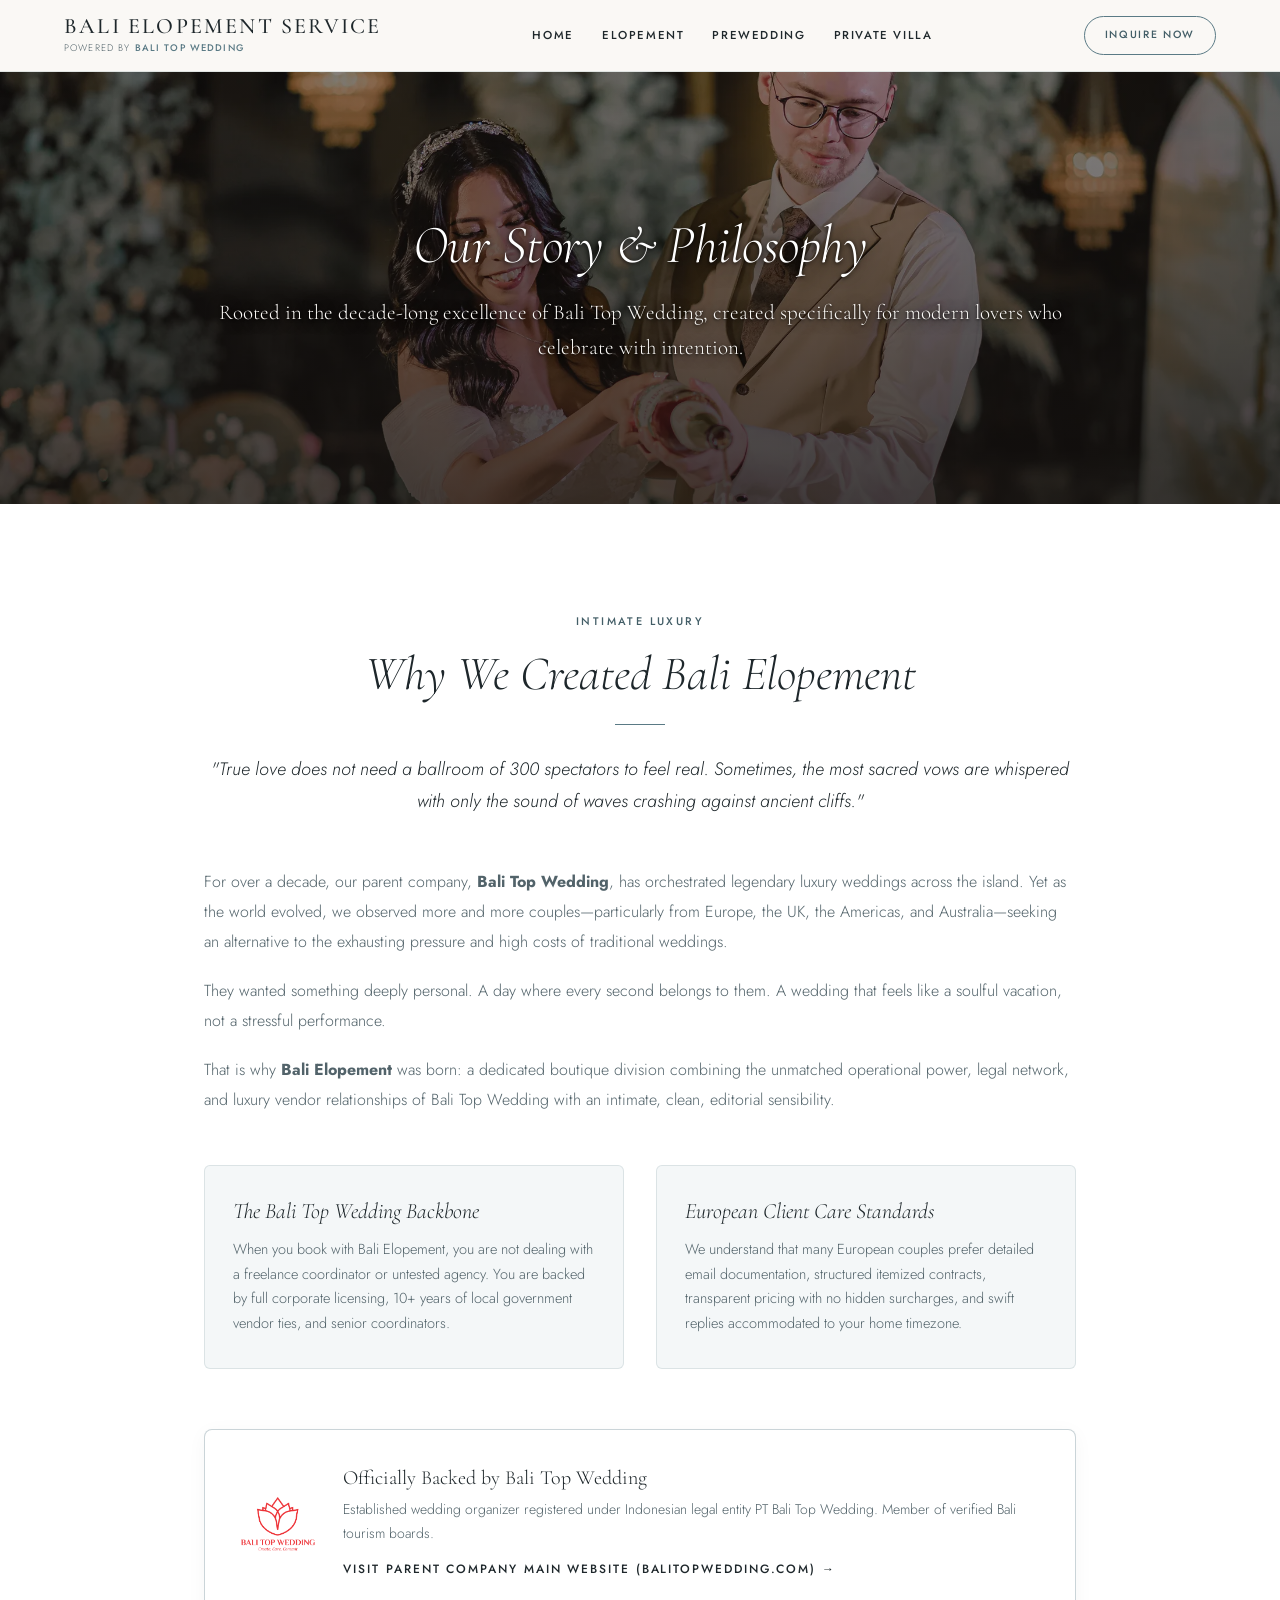
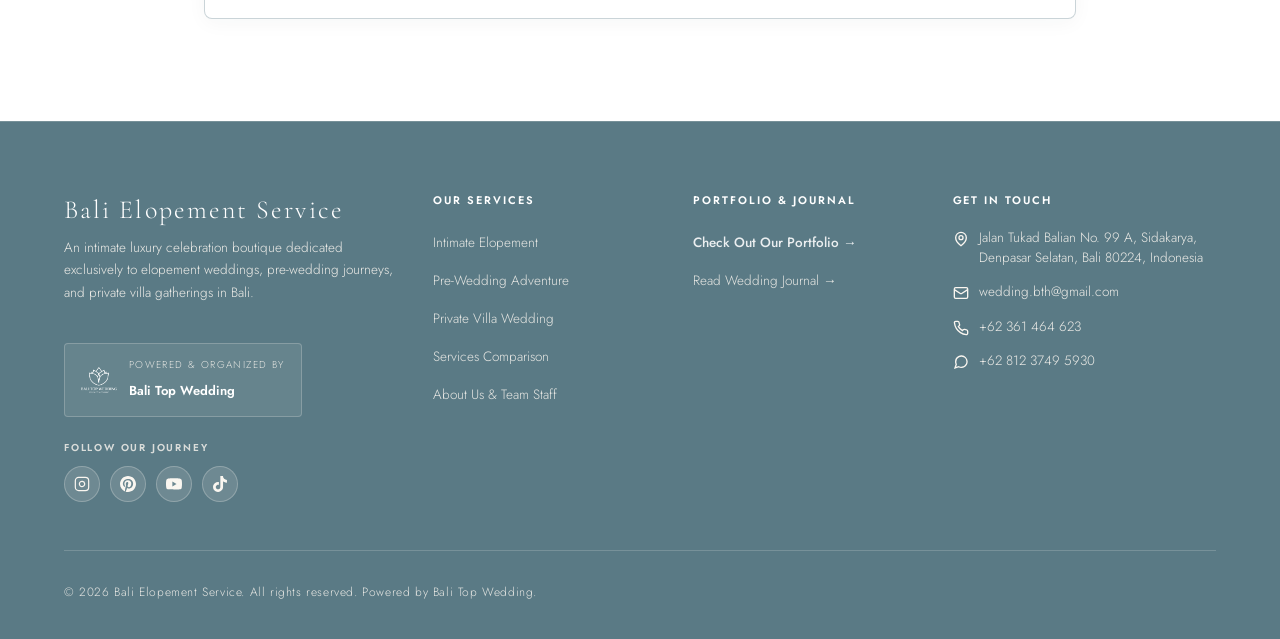
==== about.html @ 783daa0c "feat: initial commit - luxury bali elopement service website" ====
<!DOCTYPE html>
<html lang="en">
<head>
  <meta charset="UTF-8">
  <meta name="viewport" content="width=device-width, initial-scale=1.0">
  <title>About Us — Bali Elopement Service</title>
  <meta name="description" content="Learn about Bali Elopement, our boutique intimate celebration approach, and our backing by Bali Top Wedding's decade of luxury excellence.">
  
  <link rel="icon" type="image/png" href="assets/logo-btw.png">
  <link rel="stylesheet" href="css/style.css">
</head>
<body>

  <!-- Header Component Container -->
  <div id="site-header"></div>

  <!-- ── 3. HERO ── -->
  <header class="hero-inner" style="background-image: linear-gradient(180deg, rgba(20, 16, 14, 0.48) 0%, rgba(20, 16, 14, 0.78) 100%), url('assets/images/hero/hero-villa.webp'); background-position: center 28%;">
    <div class="hero-content">
      <h1>Our Story &amp; Philosophy</h1>
      <p class="hero-subtitle">
        Rooted in the decade-long excellence of Bali Top Wedding, created specifically for modern lovers who celebrate with intention.
      </p>
    </div>
  </header>

  <!-- ── 4. BRAND STORY SECTION ── -->
  <main class="section">
    <div class="container" style="max-width: 920px;">
      
      <div style="text-align: center; margin-bottom: 50px;">
        <span class="section-label">Intimate Luxury</span>
        <h2 style="font-style: italic; margin-bottom: 18px;">Why We Created Bali Elopement</h2>
        <div class="divider-gold"></div>
        <p style="font-size: 18px; line-height: 1.8; color: var(--dark); font-style: italic;">
          "True love does not need a ballroom of 300 spectators to feel real. Sometimes, the most sacred vows are whispered with only the sound of waves crashing against ancient cliffs."
        </p>
      </div>

      <div style="font-size: 16px; line-height: 1.85; color: var(--dark); margin-bottom: 50px;">
        <p>
          For over a decade, our parent company, <strong>Bali Top Wedding</strong>, has orchestrated legendary luxury weddings across the island. Yet as the world evolved, we observed more and more couples—particularly from Europe, the UK, the Americas, and Australia—seeking an alternative to the exhausting pressure and high costs of traditional weddings.
        </p>
        <p>
          They wanted something deeply personal. A day where every second belongs to them. A wedding that feels like a soulful vacation, not a stressful performance.
        </p>
        <p>
          That is why <strong>Bali Elopement</strong> was born: a dedicated boutique division combining the unmatched operational power, legal network, and luxury vendor relationships of Bali Top Wedding with an intimate, clean, editorial sensibility.
        </p>
      </div>

      <!-- Two Column Features -->
      <div style="display: grid; grid-template-columns: 1fr 1fr; gap: 32px; margin-bottom: 60px;">
        <div style="background-color: var(--nude); padding: 32px 28px; border-radius: 6px; border: 1px solid var(--border-subtle);">
          <h3 style="font-size: 22px; margin-bottom: 12px; font-style: italic;">The Bali Top Wedding Backbone</h3>
          <p style="font-size: 14.5px; line-height: 1.7; margin-bottom: 0;">
            When you book with Bali Elopement, you are not dealing with a freelance coordinator or untested agency. You are backed by full corporate licensing, 10+ years of local government vendor ties, and senior coordinators.
          </p>
        </div>

        <div style="background-color: var(--nude); padding: 32px 28px; border-radius: 6px; border: 1px solid var(--border-subtle);">
          <h3 style="font-size: 22px; margin-bottom: 12px; font-style: italic;">European Client Care Standards</h3>
          <p style="font-size: 14.5px; line-height: 1.7; margin-bottom: 0;">
            We understand that many European couples prefer detailed email documentation, structured itemized contracts, transparent pricing with no hidden surcharges, and swift replies accommodated to your home timezone.
          </p>
        </div>
      </div>

      <!-- Parent Company Endorsement Card -->
      <div style="background-color: var(--card-bg); border: 1px solid var(--border-strong); border-radius: 8px; padding: 36px; display: flex; align-items: center; gap: 28px; box-shadow: var(--shadow-subtle);">
        <img src="assets/logo-btw.png" alt="Bali Top Wedding" style="height: 54px; width: auto;">
        <div>
          <h4 style="font-size: 20px; margin-bottom: 6px;">Officially Backed by Bali Top Wedding</h4>
          <p style="font-size: 14px; margin-bottom: 8px; color: var(--muted);">
            Established wedding organizer registered under Indonesian legal entity PT Bali Top Wedding. Member of verified Bali tourism boards.
          </p>
          <a href="https://www.balitopwedding.com" data-parent-url target="_blank" rel="noopener" class="article-link" style="font-size: 12px;">
            Visit Parent Company Main Website (balitopwedding.com) →
          </a>
        </div>
      </div>

    </div>
  </main>

  <!-- Footer Component Container -->
  <div id="site-footer"></div>

  <script src="js/script.js"></script>
</body>
</html>
---- css/style.css ----
/* ==========================================================================
   BALI ELOPEMENT — LUXURY EDITORIAL DESIGN SYSTEM
   Intimate Elopement Wedding • Pre-Wedding • Private Villa Wedding
   Powered & Organized by Bali Top Wedding
   ========================================================================== */

/* ── GOOGLE FONTS PRECONNECT & IMPORT ── */
@import url('https://fonts.googleapis.com/css2?family=Cormorant+Garamond:ital,wght@0,300;0,400;0,500;0,600;1,300;1,400;1,600&family=Jost:wght@300;400;500;600&display=swap');

/* ── CSS VARIABLES & DESIGN SYSTEM TOKENS ── */
:root {
  /* Brand Palette (Crisp Clean Modern Coastal Architecture) */
  --cream: #FFFFFF;       /* Crisp Clean White Canvas (Zero Yellow/Cream) */
  --nude: #F4F7F8;        /* Soft Cool Slate Mist for alternating sections */
  --sand: #E3EBEF;
  --linen: #D5E1E7;
  --dark: #1E272B;        /* Deep Charcoal Slate for maximum heading contrast */
  --dark-surface: #141C1F;
  --dark-border: #2B383E;
  
  /* Coastal Slate Tokens (#5A7A85) */
  --coastal: #5A7A85;
  --coastal-dark: #435E67;
  --coastal-light: #7294A0;
  --coastal-surface: #4C6974;
  --sage: #5A7A85;
  --sage-dark: #435E67;
  --sage-light: #7294A0;
  --sage-surface: #4C6974;
  --ivory: #FFFFFF;       /* Crisp Clean White for text on dark backgrounds */
  --ivory-muted: #D5DFE2;

  --muted: #52636A;         /* Slate Grey for elegant, highly legible body copy */
  --muted-light: #7B8F97;
  --accent: #5A7A85;        /* Coastal Slate as the unifying primary accent */
  --accent-light: #7294A0;
  --accent-gold: #5A7A85;
  --accent-dark: #435E67;
  --white: #FFFFFF;
  --card-bg: #FFFFFF;
  
  /* Borders & Shadows */
  --border-subtle: rgba(90, 122, 133, 0.16);
  --border-strong: rgba(90, 122, 133, 0.32);
  --shadow-subtle: 0 4px 20px rgba(30, 39, 43, 0.04);
  --shadow-card: 0 10px 30px rgba(30, 39, 43, 0.07);
  --shadow-hover: 0 16px 40px rgba(90, 122, 133, 0.18);
  --shadow-card: 0 10px 30px rgba(34, 44, 48, 0.07);
  --shadow-hover: 0 16px 40px rgba(90, 122, 133, 0.16);
  
  /* Typography */
  --font-serif: 'Cormorant Garamond', Georgia, serif;
  --font-sans: 'Jost', -apple-system, BlinkMacSystemFont, sans-serif;
  
  /* Layout Spacing */
  --container-max: 1200px;
  --container-wide: 1320px;
  --header-height: 72px;
  --topbar-height: 40px;
  --transition: all 0.3s cubic-bezier(0.25, 1, 0.5, 1);
}

/* ── CSS RESET & BASE STYLES ── */
*, *::before, *::after {
  margin: 0;
  padding: 0;
  box-sizing: border-box;
}

html {
  scroll-behavior: smooth;
  -webkit-font-smoothing: antialiased;
  -moz-osx-font-smoothing: grayscale;
  overflow-x: hidden;
}

body {
  background-color: var(--cream);
  color: var(--dark);
  font-family: var(--font-sans);
  font-size: 16px;
  font-weight: 300;
  line-height: 1.75;
  overflow-x: hidden;
}

img {
  max-width: 100%;
  height: auto;
  display: block;
}

a {
  color: inherit;
  text-decoration: none;
  transition: var(--transition);
}

button, input, select, textarea {
  font-family: inherit;
  font-size: inherit;
  color: inherit;
}

/* ── TYPOGRAPHY HIERARCHY ── */
h1, h2, h3, h4, .serif-title {
  font-family: var(--font-serif);
  font-weight: 300;
  line-height: 1.25;
  color: var(--dark);
}

h1 {
  font-size: clamp(38px, 5.5vw, 68px);
  letter-spacing: -0.01em;
}

h2 {
  font-size: clamp(30px, 4vw, 48px);
}

h3 {
  font-size: clamp(22px, 2.5vw, 32px);
}

h4 {
  font-size: clamp(18px, 1.8vw, 24px);
}

p {
  color: var(--muted);
  margin-bottom: 1.25rem;
}

.text-dark { color: var(--dark); }
.text-muted { color: var(--muted); }
.text-accent { color: var(--accent-gold); }

/* ── CONTAINER & SECTION UTILITIES ── */
.container {
  width: 100%;
  max-width: var(--container-max);
  margin: 0 auto;
  padding: 0 24px;
}

.container-wide {
  width: 100%;
  max-width: var(--container-wide);
  margin: 0 auto;
  padding: 0 24px;
}

.section {
  padding: clamp(60px, 8vw, 110px) 0;
  position: relative;
}

.section-nude {
  background-color: var(--nude);
}

.section-dark {
  background-color: var(--sage);
  color: var(--ivory);
}

.section-dark h1, .section-dark h2, .section-dark h3, .section-dark h4 {
  color: var(--ivory);
}

.section-dark p {
  color: var(--ivory-muted);
}

.section-header {
  text-align: center;
  max-width: 700px;
  margin: 0 auto clamp(40px, 5vw, 60px);
}

.section-label {
  display: inline-block;
  font-family: var(--font-sans);
  font-size: 11px;
  font-weight: 500;
  letter-spacing: 0.22em;
  text-transform: uppercase;
  color: var(--accent-dark);
  margin-bottom: 12px;
}

.section-header h2 {
  font-style: italic;
  margin-bottom: 16px;
}

.section-header p {
  font-size: 17px;
  line-height: 1.7;
}

.divider-gold {
  width: 50px;
  height: 1px;
  background-color: var(--accent);
  margin: 20px auto 28px;
}

/* ── LUXURY SEPARATOR SVG ── */
.luxury-separator {
  display: flex;
  justify-content: center;
  align-items: center;
  margin: 28px auto 40px;
  opacity: 0.85;
}

.luxury-separator svg {
  width: 220px;
  height: 20px;
}

/* ==========================================================================
   HEADER: TOPBAR & MAIN NAVIGATION
   ========================================================================== */

#site-header {
  display: block;
  min-height: var(--header-height);
}

#site-footer {
  display: block;
}

/* ── TOPBAR / WELCOMING BAR ── */
.topbar {
  background-color: var(--sage);
  color: var(--ivory);
  height: var(--topbar-height);
  font-size: 11px;
  letter-spacing: 0.08em;
  border-bottom: 1px solid rgba(250, 246, 240, 0.15);
  position: relative;
  z-index: 1010;
}

.topbar-content {
  display: flex;
  align-items: center;
  justify-content: space-between;
  height: 100%;
}

.topbar-powered {
  display: flex;
  align-items: center;
  gap: 10px;
  font-size: 11px;
  letter-spacing: 0.12em;
  text-transform: uppercase;
  color: var(--ivory-muted);
}

.topbar-powered a {
  display: inline-flex;
  align-items: center;
  gap: 8px;
  color: var(--ivory);
  font-weight: 500;
  transition: var(--transition);
}

.topbar-powered a:hover {
  color: #FFFFFF;
}

.topbar-powered img {
  height: 20px;
  width: auto;
  filter: brightness(0) invert(1);
}

.topbar-right {
  display: flex;
  align-items: center;
  gap: 20px;
}

.topbar-contact-item {
  display: inline-flex;
  align-items: center;
  gap: 6px;
  color: var(--ivory-muted);
  font-size: 11px;
  letter-spacing: 0.06em;
}

.topbar-contact-item:hover {
  color: var(--ivory);
}

.topbar-contact-item svg {
  width: 13px;
  height: 13px;
  stroke: var(--ivory-muted);
}

.topbar-badge {
  background-color: rgba(250, 246, 240, 0.12);
  border: 0.5px solid rgba(250, 246, 240, 0.4);
  color: var(--ivory);
  padding: 3px 10px;
  font-size: 9px;
  letter-spacing: 0.16em;
  text-transform: uppercase;
  border-radius: 20px;
}

/* ── MAIN NAVBAR ── */
.navbar {
  position: sticky;
  top: 0;
  left: 0;
  right: 0;
  height: var(--header-height);
  background-color: rgba(250, 248, 245, 0.96);
  backdrop-filter: blur(12px);
  -webkit-backdrop-filter: blur(12px);
  border-bottom: 1px solid var(--border-subtle);
  z-index: 1000;
  transition: var(--transition);
}

.navbar.is-scrolled {
  box-shadow: 0 4px 25px rgba(30, 25, 22, 0.05);
}

.navbar-container {
  display: flex;
  align-items: center;
  justify-content: space-between;
  height: 100%;
}

/* Brand Logo */
.brand-block {
  display: flex;
  flex-direction: column;
  justify-content: center;
}

.brand-logo {
  display: flex;
  flex-direction: column;
  text-decoration: none;
}

.brand-title {
  font-family: var(--font-serif);
  font-size: 22px;
  letter-spacing: 0.1em;
  text-transform: uppercase;
  color: var(--dark);
  line-height: 1.1;
  font-weight: 500;
}

.brand-subline {
  font-family: var(--font-sans);
  font-size: 9.5px;
  letter-spacing: 0.12em;
  text-transform: uppercase;
  color: var(--muted);
  margin-top: 2px;
}

.brand-subline a {
  color: var(--coastal);
  font-weight: 500;
  transition: var(--transition);
}

.brand-subline a:hover {
  color: var(--coastal-dark);
  text-decoration: underline;
}

/* Desktop Navigation Links */
.nav-links {
  display: flex;
  align-items: center;
  gap: 28px;
  list-style: none;
}

.nav-link {
  font-family: var(--font-sans);
  font-size: 11.5px;
  font-weight: 500;
  letter-spacing: 0.14em;
  text-transform: uppercase;
  color: var(--dark);
  padding: 8px 0;
  position: relative;
  display: inline-flex;
  align-items: center;
  gap: 5px;
}

.nav-link::after {
  content: '';
  position: absolute;
  bottom: 0;
  left: 0;
  width: 0;
  height: 1px;
  background-color: var(--accent);
  transition: width 0.3s ease;
}

.nav-link:hover::after,
.nav-link.active::after {
  width: 100%;
}

.nav-link.active {
  color: var(--accent-dark);
}

/* Dropdown Menu */
.nav-dropdown {
  position: relative;
}

.dropdown-caret {
  width: 8px;
  height: 8px;
  transition: transform 0.25s ease;
}

.nav-dropdown:hover .dropdown-caret {
  transform: rotate(180deg);
}

.dropdown-menu {
  position: absolute;
  top: 100%;
  left: -20px;
  background-color: var(--white);
  border: 1px solid var(--border-subtle);
  border-radius: 4px;
  min-width: 250px;
  padding: 14px 0;
  box-shadow: var(--shadow-card);
  opacity: 0;
  visibility: hidden;
  transform: translateY(10px);
  transition: var(--transition);
  z-index: 1050;
}

.nav-dropdown:hover .dropdown-menu {
  opacity: 1;
  visibility: visible;
  transform: translateY(0);
}

.dropdown-label {
  font-size: 9.5px;
  font-weight: 600;
  letter-spacing: 0.18em;
  text-transform: uppercase;
  color: var(--accent-dark);
  padding: 4px 20px 8px;
  border-bottom: 1px solid rgba(196, 176, 154, 0.2);
  margin-bottom: 6px;
}

.dropdown-item {
  display: block;
  padding: 9px 20px;
  font-family: var(--font-serif);
  font-size: 16.5px;
  color: var(--dark);
  transition: var(--transition);
}

.dropdown-item:hover {
  background-color: var(--nude);
  color: var(--accent-dark);
  padding-left: 24px;
}

.dropdown-item small {
  display: block;
  font-family: var(--font-sans);
  font-size: 10px;
  letter-spacing: 0.08em;
  color: var(--muted);
  text-transform: uppercase;
  margin-top: 2px;
}

/* Navigation Actions */
.navbar-actions {
  display: flex;
  align-items: center;
  gap: 14px;
}

.btn-nav-inquire {
  font-family: var(--font-sans);
  font-size: 10.5px;
  font-weight: 500;
  letter-spacing: 0.16em;
  text-transform: uppercase;
  padding: 9px 20px;
  border: 1px solid var(--sage);
  background: transparent;
  color: var(--sage-dark);
  border-radius: 40px;
  transition: var(--transition);
}

.btn-nav-inquire:hover {
  background-color: var(--sage);
  color: var(--ivory);
  border-color: var(--sage);
}

/* Mobile Hamburger Toggle */
.hamburger {
  display: none;
  flex-direction: column;
  justify-content: space-between;
  width: 26px;
  height: 18px;
  background: transparent;
  border: none;
  cursor: pointer;
  padding: 0;
  z-index: 1100;
}

.hamburger span {
  display: block;
  height: 1.5px;
  width: 100%;
  background-color: var(--dark);
  transition: var(--transition);
}

.hamburger.is-active span:nth-child(1) {
  transform: translateY(8px) rotate(45deg);
}

.hamburger.is-active span:nth-child(2) {
  opacity: 0;
}

.hamburger.is-active span:nth-child(3) {
  transform: translateY(-8px) rotate(-45deg);
}

/* Mobile Menu Drawer */
.mobile-drawer {
  position: fixed;
  top: 0;
  right: 0;
  transform: translateX(100%);
  width: 85%;
  max-width: 380px;
  height: 100vh;
  background-color: var(--cream);
  border-left: 1px solid var(--border-subtle);
  padding: 90px 30px 40px;
  display: flex;
  flex-direction: column;
  justify-content: space-between;
  transition: transform 0.4s cubic-bezier(0.25, 1, 0.5, 1), visibility 0.4s;
  visibility: hidden;
  z-index: 1090;
  overflow-y: auto;
  box-shadow: -10px 0 40px rgba(0,0,0,0.1);
}

.mobile-drawer.is-open {
  transform: translateX(0);
  visibility: visible;
}

.mobile-drawer-overlay {
  position: fixed;
  top: 0;
  left: 0;
  width: 100vw;
  height: 100vh;
  background: rgba(30, 25, 22, 0.45);
  backdrop-filter: blur(4px);
  opacity: 0;
  visibility: hidden;
  transition: var(--transition);
  z-index: 1080;
}

.mobile-drawer-overlay.is-active {
  opacity: 1;
  visibility: visible;
}

.mobile-nav-list {
  list-style: none;
  display: flex;
  flex-direction: column;
  gap: 18px;
}

.mobile-nav-link {
  font-family: var(--font-serif);
  font-size: 22px;
  color: var(--dark);
  display: block;
  padding-bottom: 8px;
  border-bottom: 0.5px solid var(--border-subtle);
}

.mobile-nav-link.active {
  color: var(--accent-dark);
  font-style: italic;
}

.mobile-submenu {
  padding-left: 16px;
  margin-top: 10px;
  display: flex;
  flex-direction: column;
  gap: 10px;
}

.mobile-sub-link {
  font-size: 15px;
  color: var(--muted);
}

.mobile-drawer-footer {
  margin-top: 30px;
  border-top: 1px solid var(--border-subtle);
  padding-top: 24px;
}

.mobile-powered {
  font-size: 11px;
  letter-spacing: 0.1em;
  text-transform: uppercase;
  color: var(--muted);
  margin-bottom: 16px;
}

/* ==========================================================================
   HERO SECTION (COMPACT ELEGANT FRAMING)
   ========================================================================== */
.hero {
  position: relative;
  min-height: 52vh;
  display: flex;
  align-items: center;
  justify-content: center;
  text-align: center;
  background-color: var(--dark);
  background-image: linear-gradient(180deg, rgba(34, 44, 48, 0.40) 0%, rgba(90, 122, 133, 0.62) 100%), url('../assets/images/hero/hero-main.webp');
  background-size: cover;
  background-position: center 35%;
  color: var(--ivory);
  padding: 60px 24px;
}

.hero-inner {
  position: relative;
  min-height: 48vh;
  display: flex;
  align-items: center;
  justify-content: center;
  text-align: center;
  background-color: var(--dark);
  background-size: cover;
  background-position: center 30%;
  color: #FFFFFF;
  padding: 70px 24px;
  margin-bottom: 0;
  overflow: hidden;
}

.hero-content {
  max-width: 860px;
  margin: 0 auto;
  position: relative;
  z-index: 2;
}

.hero-pill {
  display: inline-flex;
  align-items: center;
  gap: 8px;
  background-color: rgba(20, 16, 14, 0.6);
  border: 1px solid rgba(217, 206, 190, 0.5);
  backdrop-filter: blur(8px);
  -webkit-backdrop-filter: blur(8px);
  color: #FAF8F5 !important;
  padding: 6px 18px;
  border-radius: 30px;
  font-size: 11px;
  letter-spacing: 0.2em;
  text-transform: uppercase;
  margin-bottom: 22px;
  box-shadow: 0 4px 15px rgba(0, 0, 0, 0.3);
}

.hero-pill span {
  color: #FAF8F5 !important;
}

.hero h1,
.hero-inner h1 {
  color: #FFFFFF !important;
  font-family: var(--font-serif);
  font-style: italic;
  font-weight: 300;
  font-size: clamp(34px, 4.2vw, 54px);
  margin-bottom: 18px;
  line-height: 1.25;
  text-shadow: 0 2px 24px rgba(0, 0, 0, 0.7), 0 1px 4px rgba(0, 0, 0, 0.9);
}

.hero p.hero-subtitle,
.hero-inner p.hero-subtitle {
  font-family: var(--font-serif);
  font-size: clamp(17px, 1.8vw, 21px);
  color: #FAF8F5 !important;
  font-weight: 300;
  margin-bottom: 0;
  line-height: 1.65;
  text-shadow: 0 2px 14px rgba(0, 0, 0, 0.75), 0 1px 3px rgba(0, 0, 0, 0.9);
}

.hero-cta-group {
  display: flex;
  align-items: center;
  justify-content: center;
  gap: 18px;
  flex-wrap: wrap;
}

/* ==========================================================================
   BUTTONS (DUAL-ACTION SYSTEM)
   ========================================================================== */
.btn {
  display: inline-flex;
  align-items: center;
  justify-content: center;
  gap: 10px;
  font-family: var(--font-sans);
  font-size: 11.5px;
  font-weight: 500;
  letter-spacing: 0.18em;
  text-transform: uppercase;
  padding: 14px 34px;
  border-radius: 50px;
  cursor: pointer;
  transition: var(--transition);
  text-decoration: none;
  line-height: 1;
}

/* Primary Botanical Sage Button */
.btn-primary {
  background-color: var(--sage);
  color: var(--ivory);
  border: 1px solid var(--sage);
  box-shadow: 0 6px 20px rgba(107, 122, 99, 0.25);
}

.btn-primary:hover {
  background-color: var(--sage-dark);
  border-color: var(--sage-dark);
  color: var(--ivory);
  transform: translateY(-2px);
  box-shadow: 0 8px 24px rgba(85, 98, 78, 0.35);
}

/* Secondary Ghost Button */
.btn-ghost {
  background-color: transparent;
  color: var(--cream);
  border: 1px solid rgba(250, 248, 245, 0.7);
  backdrop-filter: blur(4px);
}

.btn-ghost:hover {
  background-color: var(--cream);
  color: var(--dark);
  border-color: var(--cream);
  transform: translateY(-2px);
}

/* High Contrast Email Button (Tailored for European Clients) */
.btn-email-contrast {
  background-color: var(--ivory);
  color: var(--sage-dark) !important;
  border: 1.5px solid var(--ivory);
  font-weight: 600;
  box-shadow: 0 6px 20px rgba(85, 98, 78, 0.15);
}

.btn-email-contrast:hover {
  background-color: var(--sage-dark);
  color: var(--ivory) !important;
  border-color: var(--sage-dark);
  transform: translateY(-2px);
  box-shadow: 0 10px 25px rgba(85, 98, 78, 0.25);
}

/* WhatsApp Action Button */
.btn-whatsapp {
  background-color: #1B5E20;
  color: #FFFFFF !important;
  border: 1px solid #1B5E20;
  box-shadow: 0 6px 20px rgba(27, 94, 32, 0.2);
}

.btn-whatsapp:hover {
  background-color: #2E7D32;
  border-color: #2E7D32;
  color: #FFFFFF !important;
  transform: translateY(-2px);
  box-shadow: 0 8px 24px rgba(46, 125, 50, 0.35);
}

/* Dual Button Row */
.dual-action-row {
  display: flex;
  align-items: center;
  gap: 14px;
  flex-wrap: wrap;
}

/* ==========================================================================
   HOMEPAGE: 3 SIGNATURE SERVICE CARDS
   ========================================================================== */
.services-grid {
  display: grid;
  grid-template-columns: repeat(3, 1fr);
  gap: 32px;
}

.service-card {
  background-color: var(--card-bg);
  border: 1px solid var(--border-subtle);
  border-radius: 6px;
  overflow: hidden;
  display: flex;
  flex-direction: column;
  transition: var(--transition);
  box-shadow: var(--shadow-subtle);
  position: relative;
}

.service-card:hover {
  transform: translateY(-6px);
  box-shadow: var(--shadow-hover);
  border-color: var(--coastal);
}

.service-card.is-featured {
  border-color: var(--coastal);
  box-shadow: 0 12px 36px rgba(90, 122, 133, 0.18);
}

.service-badge {
  position: absolute;
  top: 18px;
  left: 18px;
  background-color: var(--coastal);
  color: var(--ivory);
  font-family: var(--font-sans);
  font-size: 9.5px;
  font-weight: 600;
  letter-spacing: 0.16em;
  text-transform: uppercase;
  padding: 5px 14px;
  border-radius: 30px;
  backdrop-filter: blur(6px);
  z-index: 2;
  box-shadow: 0 4px 12px rgba(90, 122, 133, 0.25);
}

.service-card.is-featured .service-badge {
  background-color: var(--coastal-dark);
  color: var(--ivory);
  font-weight: 600;
}

.service-card-image {
  position: relative;
  aspect-ratio: 16 / 11;
  overflow: hidden;
}

.service-card-image img {
  width: 100%;
  height: 100%;
  object-fit: cover;
  transition: transform 0.8s cubic-bezier(0.25, 1, 0.5, 1);
}

.service-card:hover .service-card-image img {
  transform: scale(1.05);
}

.service-card-body {
  padding: 32px 28px;
  display: flex;
  flex-direction: column;
  flex-grow: 1;
}

.service-card-category {
  font-size: 10.5px;
  font-weight: 600;
  letter-spacing: 0.18em;
  text-transform: uppercase;
  color: var(--coastal);
  margin-bottom: 6px;
}

.service-card-title {
  font-size: 26px;
  font-style: italic;
  margin-bottom: 12px;
  line-height: 1.25;
  min-height: 65px;
}

.service-card-desc {
  font-size: 14.5px;
  line-height: 1.65;
  color: var(--muted);
  margin-bottom: 22px;
  min-height: 96px;
}

.service-pricing-box {
  background-color: var(--nude);
  border: 1px solid rgba(196, 176, 154, 0.4);
  border-radius: 4px;
  padding: 16px 20px;
  margin-bottom: 24px;
  min-height: 95px;
  display: flex;
  flex-direction: column;
  justify-content: center;
}

.pricing-label {
  font-size: 10px;
  letter-spacing: 0.14em;
  text-transform: uppercase;
  color: var(--muted);
  display: block;
  margin-bottom: 2px;
}

.pricing-amount {
  display: flex;
  flex-direction: column;
  gap: 3px;
  margin-top: 4px;
}

.pricing-amount > span:first-child {
  font-family: var(--font-serif);
  font-size: 22px;
  font-weight: 600;
  color: var(--dark);
  line-height: 1.2;
  white-space: nowrap;
}

.pricing-converted {
  font-family: var(--font-sans);
  font-size: 12px;
  color: var(--accent-dark);
  font-weight: 500;
  letter-spacing: 0.02em;
  white-space: nowrap;
}

.service-highlights {
  list-style: none;
  margin-bottom: 28px;
  flex-grow: 1;
}

.service-highlights li {
  font-size: 13.5px;
  color: var(--dark);
  padding: 6px 0;
  display: flex;
  align-items: center;
  gap: 10px;
  border-bottom: 1px dashed rgba(196, 176, 154, 0.25);
}

.service-highlights li:last-child {
  border-bottom: none;
}

.service-highlights svg {
  width: 14px;
  height: 14px;
  stroke: var(--accent-gold);
  flex-shrink: 0;
}

.service-card-footer {
  margin-top: auto;
  display: flex;
  flex-direction: column;
  gap: 10px;
}

/* ==========================================================================
   DYNAMIC BRICK / MASONRY GRID (5-7 CURATED PHOTOS)
   ========================================================================== */
.brick-gallery {
  display: grid;
  grid-template-columns: repeat(12, 1fr);
  grid-auto-rows: 85px;
  gap: 16px;
  margin: 36px 0 54px;
}

.brick-item {
  position: relative;
  overflow: hidden;
  border-radius: 4px;
  border: 1px solid var(--border-subtle);
  background-color: var(--nude);
  cursor: pointer;
}

.brick-item img {
  width: 100%;
  height: 100%;
  object-fit: cover;
  transition: transform 0.6s cubic-bezier(0.25, 1, 0.5, 1), filter 0.3s ease;
}

.brick-item:hover img {
  transform: scale(1.04);
  filter: brightness(0.96);
}

.brick-overlay {
  position: absolute;
  inset: 0;
  background: linear-gradient(180deg, transparent 60%, rgba(30, 25, 22, 0.6) 100%);
  opacity: 0;
  transition: opacity 0.3s ease;
  display: flex;
  align-items: flex-end;
  padding: 16px;
  color: var(--cream);
  font-size: 12px;
  letter-spacing: 0.1em;
  text-transform: uppercase;
}

.brick-item:hover .brick-overlay {
  opacity: 1;
}

/* Strategic Grid Spanning for 7 photos: No Gaps, Interlocking */
/* Item 1: Large Featured Portrait */
.brick-span-1 {
  grid-column: span 5;
  grid-row: span 6;
}

/* Item 2: Top Landscape */
.brick-span-2 {
  grid-column: span 4;
  grid-row: span 3;
}

/* Item 3: Tall Slim Portrait */
.brick-span-3 {
  grid-column: span 3;
  grid-row: span 6;
}

/* Item 4: Bottom Landscape */
.brick-span-4 {
  grid-column: span 4;
  grid-row: span 3;
}

/* Item 5: Wide Editorial Landscape */
.brick-span-5 {
  grid-column: span 4;
  grid-row: span 3;
}

/* Item 6: Square/Landscape Detail */
.brick-span-6 {
  grid-column: span 4;
  grid-row: span 3;
}

/* Item 7: Square/Landscape Detail */
.brick-span-7 {
  grid-column: span 4;
  grid-row: span 3;
}

/* ==========================================================================
   PACKAGE DETAIL: STRUCTURED WRAPPER & INQUIRY FORM
   ========================================================================== */
.package-wrapper {
  background-color: var(--card-bg);
  border: 1px solid var(--border-subtle);
  border-radius: 8px;
  padding: clamp(30px, 5vw, 60px);
  box-shadow: var(--shadow-card);
  margin-top: -50px;
  position: relative;
  z-index: 10;
}

.package-header-bar {
  display: flex;
  justify-content: space-between;
  align-items: flex-start;
  gap: 30px;
  border-bottom: 1px solid var(--border-subtle);
  padding-bottom: 28px;
  margin-bottom: 32px;
  flex-wrap: wrap;
}

.package-header-left {
  max-width: 680px;
}

.package-header-right {
  text-align: right;
  min-width: 240px;
}

.package-price-tag {
  font-family: var(--font-serif);
  font-size: 34px;
  font-weight: 600;
  color: var(--dark);
  line-height: 1.1;
}

.package-price-sub {
  font-size: 13px;
  color: var(--accent-dark);
  font-weight: 500;
  margin-top: 4px;
}

.package-content-grid {
  display: grid;
  grid-template-columns: 1.5fr 1fr;
  gap: 48px;
  align-items: start;
}

/* Inclusions & Timeline styling */
.inclusions-list {
  list-style: none;
  display: grid;
  grid-template-columns: 1fr;
  gap: 12px;
  margin: 20px 0 36px;
}

.inclusion-item {
  display: flex;
  align-items: flex-start;
  gap: 14px;
  padding: 14px 18px;
  background-color: var(--white);
  border-radius: 6px;
  border: 1px solid rgba(90, 122, 133, 0.16);
  border-left: 3px solid var(--coastal);
  box-shadow: 0 2px 8px rgba(30, 39, 43, 0.03);
}

.inclusion-item svg {
  width: 18px;
  height: 18px;
  stroke: var(--coastal);
  flex-shrink: 0;
  margin-top: 2px;
}

.timeline-track {
  position: relative;
  padding-left: 28px;
  border-left: 1px solid var(--border-strong);
  margin: 24px 0 36px;
}

.timeline-node {
  position: relative;
  margin-bottom: 24px;
}

.timeline-node::before {
  content: '';
  position: absolute;
  left: -33px;
  top: 4px;
  width: 9px;
  height: 9px;
  border-radius: 50%;
  background-color: var(--coastal);
  border: 2px solid var(--white);
}

.timeline-time {
  font-size: 12px;
  font-weight: 600;
  color: var(--coastal-dark);
  letter-spacing: 0.1em;
  text-transform: uppercase;
}

.timeline-title {
  font-family: var(--font-serif);
  font-size: 18px;
  color: var(--dark);
  margin-top: 2px;
}

/* Integrated Reservation / Inquiry Form */
.inquiry-card {
  background-color: var(--white);
  border: 1px solid rgba(90, 122, 133, 0.22);
  border-radius: 8px;
  padding: 32px 28px;
  position: sticky;
  top: 100px;
  box-shadow: 0 10px 30px rgba(30, 39, 43, 0.06);
}

.inquiry-card-header {
  border-bottom: 1px solid rgba(90, 122, 133, 0.18);
  padding-bottom: 16px;
  margin-bottom: 20px;
}

.inquiry-card-title {
  font-size: 24px;
  font-style: italic;
  margin-bottom: 6px;
}

.inquiry-card-sub {
  font-size: 13px;
  color: var(--muted);
  line-height: 1.5;
  margin-bottom: 0;
}

.form-group {
  margin-bottom: 18px;
}

.form-label {
  display: block;
  font-size: 11px;
  font-weight: 500;
  letter-spacing: 0.14em;
  text-transform: uppercase;
  color: var(--dark);
  margin-bottom: 6px;
}

.form-control {
  width: 100%;
  padding: 12px 14px;
  background-color: var(--white);
  border: 1px solid var(--border-subtle);
  border-radius: 4px;
  font-size: 14.5px;
  color: var(--dark);
  transition: var(--transition);
}

.form-control:focus {
  outline: none;
  border-color: var(--accent-gold);
  box-shadow: 0 0 0 3px rgba(196, 176, 154, 0.2);
}

textarea.form-control {
  resize: vertical;
  min-height: 90px;
}

.form-dual-actions {
  display: flex;
  flex-direction: column;
  gap: 12px;
  margin-top: 24px;
}

.form-dual-actions .btn {
  width: 100%;
}

.form-note {
  font-size: 11.5px;
  color: var(--muted);
  text-align: center;
  margin-top: 14px;
  line-height: 1.5;
}

/* ==========================================================================
   BLOG / JOURNAL: 3 PINNED ARTICLES SYSTEM
   ========================================================================== */
.pinned-banner {
  display: flex;
  align-items: center;
  gap: 10px;
  font-size: 11.5px;
  font-weight: 600;
  letter-spacing: 0.2em;
  text-transform: uppercase;
  color: var(--accent-dark);
  margin-bottom: 24px;
}

.pinned-banner svg {
  width: 16px;
  height: 16px;
  stroke: var(--accent-gold);
}

.pinned-grid {
  display: grid;
  grid-template-columns: repeat(3, 1fr);
  gap: 28px;
  margin-bottom: 60px;
}

.pinned-card {
  background-color: var(--card-bg);
  border: 1px solid var(--border-strong);
  border-radius: 6px;
  overflow: hidden;
  display: flex;
  flex-direction: column;
  box-shadow: var(--shadow-subtle);
  position: relative;
  transition: var(--transition);
}

.pinned-card:hover {
  transform: translateY(-5px);
  box-shadow: var(--shadow-hover);
  border-color: var(--accent-gold);
}

.pinned-tag {
  position: absolute;
  top: 14px;
  left: 14px;
  background-color: var(--accent-gold);
  color: var(--dark);
  font-size: 9px;
  font-weight: 600;
  letter-spacing: 0.16em;
  text-transform: uppercase;
  padding: 4px 10px;
  border-radius: 20px;
  z-index: 2;
}

.article-thumb {
  aspect-ratio: 16 / 10;
  overflow: hidden;
  position: relative;
}

.article-thumb img {
  width: 100%;
  height: 100%;
  object-fit: cover;
  transition: transform 0.6s ease;
}

.pinned-card:hover .article-thumb img {
  transform: scale(1.05);
}

.article-body {
  padding: 24px 22px;
  display: flex;
  flex-direction: column;
  flex-grow: 1;
}

.article-meta {
  display: flex;
  align-items: center;
  gap: 12px;
  font-size: 11px;
  color: var(--muted);
  letter-spacing: 0.08em;
  text-transform: uppercase;
  margin-bottom: 10px;
}

.article-title {
  font-size: 22px;
  font-style: italic;
  line-height: 1.3;
  margin-bottom: 12px;
}

.article-excerpt {
  font-size: 14px;
  color: var(--muted);
  line-height: 1.6;
  margin-bottom: 18px;
}

.article-link {
  margin-top: auto;
  font-size: 11.5px;
  font-weight: 500;
  letter-spacing: 0.16em;
  text-transform: uppercase;
  color: var(--dark);
  display: inline-flex;
  align-items: center;
  gap: 6px;
}

.article-link:hover {
  color: var(--accent-dark);
  padding-left: 4px;
}

/* ==========================================================================
   TESTIMONIALS SECTION
   ========================================================================== */
.testimonials-grid {
  display: grid;
  grid-template-columns: repeat(3, 1fr);
  gap: 32px;
}

.testimonial-card {
  background-color: var(--card-bg);
  border: 1px solid var(--border-subtle);
  border-radius: 6px;
  padding: 36px 30px;
  display: flex;
  flex-direction: column;
  box-shadow: var(--shadow-subtle);
  transition: var(--transition);
}

.testimonial-card:hover {
  transform: translateY(-4px);
  box-shadow: var(--shadow-card);
  border-color: var(--coastal);
}

.testimonial-couple {
  display: flex;
  align-items: center;
  gap: 16px;
  margin-bottom: 22px;
}

.couple-avatar {
  width: 64px;
  height: 64px;
  border-radius: 50%;
  object-fit: cover;
  border: 2px solid var(--coastal);
}

.couple-info h4 {
  font-size: 20px;
  line-height: 1.2;
}

.couple-info span {
  font-size: 11px;
  letter-spacing: 0.1em;
  text-transform: uppercase;
  color: var(--accent-dark);
}

.testimonial-quote {
  font-family: var(--font-serif);
  font-size: 17.5px;
  font-style: italic;
  line-height: 1.65;
  color: var(--dark);
  margin-bottom: 20px;
  flex-grow: 1;
}

.testimonial-footer {
  display: flex;
  align-items: center;
  justify-content: space-between;
  border-top: 1px solid rgba(196, 176, 154, 0.25);
  padding-top: 14px;
  font-size: 11px;
  color: var(--muted);
}

.star-rating {
  color: #D4A373;
  letter-spacing: 2px;
}

/* ==========================================================================
   ABOUT US EDITORIAL SPLIT SECTION
   ========================================================================== */
.about-split-layout {
  display: grid;
  grid-template-columns: 1.1fr 1.2fr;
  gap: 56px;
  align-items: center;
}

.about-text-col {
  padding-right: 10px;
}

.about-photo-col {
  position: relative;
}

.about-photo-wrapper {
  position: relative;
  border-radius: 8px;
  overflow: hidden;
  box-shadow: 0 16px 45px rgba(30, 25, 22, 0.12);
  border: 1px solid var(--border-subtle);
}

.about-photo-wrapper img {
  width: 100%;
  height: auto;
  display: block;
  transition: transform 0.8s ease;
}

.about-photo-wrapper:hover img {
  transform: scale(1.02);
}

.about-photo-badge {
  position: absolute;
  bottom: 18px;
  left: 18px;
  background: rgba(30, 25, 22, 0.78);
  backdrop-filter: blur(8px);
  -webkit-backdrop-filter: blur(8px);
  color: var(--ivory);
  font-size: 11px;
  letter-spacing: 0.14em;
  text-transform: uppercase;
  padding: 8px 18px;
  border-radius: 30px;
  border: 1px solid rgba(255, 255, 255, 0.2);
}

.about-stats-row {
  display: flex;
  gap: 32px;
  margin-top: 10px;
  padding-top: 24px;
  border-top: 1px solid var(--border-subtle);
}

.about-stat {
  display: flex;
  flex-direction: column;
}

.stat-number {
  font-family: var(--font-serif);
  font-size: 32px;
  font-weight: 500;
  color: var(--coastal);
  line-height: 1.1;
}

.stat-label {
  font-size: 11px;
  letter-spacing: 0.1em;
  text-transform: uppercase;
  color: var(--muted);
  margin-top: 4px;
}

@media (max-width: 900px) {
  .about-split-layout {
    grid-template-columns: 1fr;
    gap: 40px;
  }
  .about-text-col {
    padding-right: 0;
  }
}

/* ==========================================================================
   FOOTER SECTION
   ========================================================================== */
.site-footer {
  background-color: var(--sage);
  color: #FAF6F0;
  padding: 72px 0 36px;
  border-top: 1px solid rgba(250, 246, 240, 0.18);
}

.site-footer p {
  color: #FAF6F0;
}

.footer-grid {
  display: grid;
  grid-template-columns: 1.5fr 1fr 1fr 1.2fr;
  gap: 40px;
  padding-bottom: 48px;
  border-bottom: 1px solid rgba(250, 246, 240, 0.18);
  margin-bottom: 32px;
}

.footer-col-title {
  font-family: var(--font-sans);
  font-size: 11px;
  font-weight: 600;
  letter-spacing: 0.18em;
  text-transform: uppercase;
  color: #FFFFFF;
  margin-bottom: 20px;
}

.footer-brand h3 {
  color: #FFFFFF;
  font-size: 26px;
  letter-spacing: 0.08em;
  margin-bottom: 10px;
}

.footer-brand p {
  color: #FAF6F0;
  opacity: 0.92;
  font-size: 13.5px;
  line-height: 1.7;
}

.footer-parent-box {
  background-color: rgba(250, 246, 240, 0.08);
  border: 1px solid rgba(250, 246, 240, 0.22);
  border-radius: 4px;
  padding: 12px 16px;
  margin-top: 18px;
  display: inline-flex;
  align-items: center;
  gap: 12px;
}

.footer-parent-box span {
  color: #FAF6F0 !important;
  opacity: 0.85;
}

.footer-parent-box a {
  color: #FFFFFF !important;
}

.footer-parent-box img {
  height: 26px;
  width: auto;
  filter: brightness(0) invert(1);
  opacity: 0.95;
}

/* Footer Social Media Channels */
.footer-socials {
  margin-top: 22px;
}

.footer-social-label {
  display: block;
  font-family: var(--font-sans);
  font-size: 10px;
  font-weight: 600;
  letter-spacing: 0.18em;
  text-transform: uppercase;
  color: #FAF6F0;
  opacity: 0.8;
  margin-bottom: 10px;
}

.footer-social-icons {
  display: flex;
  align-items: center;
  gap: 10px;
}

.footer-social-link {
  width: 36px;
  height: 36px;
  border-radius: 50%;
  background-color: rgba(250, 246, 240, 0.12);
  border: 1px solid rgba(250, 246, 240, 0.25);
  display: inline-flex;
  align-items: center;
  justify-content: center;
  color: #FAF6F0;
  text-decoration: none;
  transition: var(--transition);
}

.footer-social-link svg {
  width: 16px;
  height: 16px;
  transition: transform 0.25s ease;
}

.footer-social-link:hover {
  background-color: #FAF6F0;
  color: #435E67;
  border-color: #FAF6F0;
  transform: translateY(-2px);
  box-shadow: 0 4px 14px rgba(0, 0, 0, 0.2);
}

.footer-social-link:hover svg {
  transform: scale(1.12);
}

.footer-links {
  list-style: none;
  display: flex;
  flex-direction: column;
  gap: 10px;
}

.footer-links a {
  color: #FAF6F0;
  opacity: 0.88;
  font-size: 13.5px;
  transition: var(--transition);
}

.footer-links a:hover {
  color: #FFFFFF;
  opacity: 1;
  padding-left: 4px;
}

.footer-contact-list {
  list-style: none;
  display: flex;
  flex-direction: column;
  gap: 14px;
}

.footer-contact-item {
  display: flex;
  align-items: flex-start;
  gap: 10px;
  font-size: 13.5px;
  color: #FAF6F0;
  line-height: 1.5;
}

.footer-contact-item span,
.footer-contact-item a {
  color: #FAF6F0;
  opacity: 0.92;
  text-decoration: none;
  transition: var(--transition);
}

.footer-contact-item a:hover {
  color: #FFFFFF;
  opacity: 1;
  text-decoration: underline;
}

.footer-contact-item svg {
  width: 16px;
  height: 16px;
  stroke: #FAF6F0;
  flex-shrink: 0;
  margin-top: 3px;
}

.footer-bottom {
  display: flex;
  align-items: center;
  justify-content: space-between;
  font-size: 12px;
  color: #FAF6F0;
  letter-spacing: 0.05em;
  flex-wrap: wrap;
  gap: 16px;
}

.footer-bottom p {
  color: #FAF6F0 !important;
  font-size: 12px;
  letter-spacing: 0.05em;
  margin-bottom: 0;
  line-height: 1.6;
}

.footer-bottom p:last-child {
  opacity: 0.88;
}

/* ── OPTIONAL: LUMINOUS CLEAN WHITE FOOTER VARIANT ── */
.site-footer.site-footer-light {
  background-color: #FFFFFF;
  color: var(--dark);
  border-top: 1px solid var(--border-subtle);
}

.site-footer.site-footer-light .footer-grid {
  border-bottom: 1px solid var(--border-subtle);
}

.site-footer.site-footer-light .footer-col-title {
  color: var(--coastal);
}

.site-footer.site-footer-light .footer-brand h3 {
  color: var(--dark);
}

.site-footer.site-footer-light .footer-brand p {
  color: var(--muted);
}

.site-footer.site-footer-light .footer-parent-box {
  background-color: var(--nude);
  border: 1px solid var(--border-subtle);
}

.site-footer.site-footer-light .footer-parent-box span {
  color: var(--muted) !important;
}

.site-footer.site-footer-light .footer-parent-box a {
  color: var(--dark) !important;
}

.site-footer.site-footer-light .footer-parent-box img {
  filter: none;
  opacity: 0.85;
}

.site-footer.site-footer-light .footer-links a {
  color: var(--muted);
}

.site-footer.site-footer-light .footer-links a:hover {
  color: var(--coastal);
}

.site-footer.site-footer-light .footer-contact-item {
  color: var(--muted);
}

.site-footer.site-footer-light .footer-contact-item a {
  color: var(--muted);
}

.site-footer.site-footer-light .footer-contact-item a:hover {
  color: var(--coastal);
}

.site-footer.site-footer-light .footer-contact-item svg {
  stroke: var(--coastal);
}

.site-footer.site-footer-light .footer-bottom {
  color: var(--muted-light);
}

/* ==========================================================================
   MODALS: LIGHTBOX & SUCCESS POPUP
   ========================================================================== */
.modal-overlay {
  position: fixed;
  inset: 0;
  background-color: rgba(30, 25, 22, 0.9);
  backdrop-filter: blur(8px);
  display: flex;
  align-items: center;
  justify-content: center;
  padding: 24px;
  opacity: 0;
  visibility: hidden;
  transition: var(--transition);
  z-index: 2000;
}

.modal-overlay.is-active {
  opacity: 1;
  visibility: visible;
}

.modal-container {
  background-color: var(--cream);
  border: 1px solid var(--border-strong);
  border-radius: 8px;
  max-width: 580px;
  width: 100%;
  padding: 40px 36px;
  position: relative;
  text-align: center;
  transform: scale(0.95);
  transition: var(--transition);
}

.modal-overlay.is-active .modal-container {
  transform: scale(1);
}

.modal-close {
  position: absolute;
  top: 18px;
  right: 18px;
  background: transparent;
  border: none;
  cursor: pointer;
  width: 32px;
  height: 32px;
  display: flex;
  align-items: center;
  justify-content: center;
  color: var(--dark);
}

/* Lightbox specific */
.lightbox-content {
  max-width: 90vw;
  max-height: 85vh;
  object-fit: contain;
  border-radius: 4px;
  box-shadow: 0 20px 60px rgba(0,0,0,0.5);
}

/* ==========================================================================
   RESPONSIVE BREAKPOINTS (MOBILE FIRST ADAPTATION)
   ========================================================================== */
@media (max-width: 1080px) {
  .services-grid {
    grid-template-columns: repeat(2, 1fr);
  }
  
  .services-grid .service-card:last-child {
    grid-column: span 2;
  }
  
  .package-content-grid {
    grid-template-columns: 1fr;
    gap: 40px;
  }
  
  .inquiry-card {
    position: static;
  }
  
  .features-grid {
    grid-template-columns: repeat(2, 1fr);
  }
  
  .footer-grid {
    grid-template-columns: 1fr 1fr;
  }
}

@media (max-width: 920px) {
  :root {
    --header-height: 64px;
  }
  
  .topbar {
    display: none; /* Hide topbar on mobile to save vertical real estate */
  }
  
  .nav-links, .navbar-actions {
    display: none;
  }
  
  .hamburger {
    display: flex;
  }
  
  .testimonials-grid, .pinned-grid {
    grid-template-columns: 1fr;
  }
  
  /* Responsive Brick Gallery */
  .brick-gallery {
    grid-template-columns: repeat(2, 1fr);
    grid-auto-rows: 160px;
    gap: 12px;
  }
  
  .brick-span-1 { grid-column: span 2; grid-row: span 2; }
  .brick-span-2 { grid-column: span 1; grid-row: span 1; }
  .brick-span-3 { grid-column: span 1; grid-row: span 2; }
  .brick-span-4 { grid-column: span 1; grid-row: span 1; }
  .brick-span-5 { grid-column: span 2; grid-row: span 2; }
  .brick-span-6 { grid-column: span 1; grid-row: span 1; }
  .brick-span-7 { grid-column: span 1; grid-row: span 1; }
}

@media (max-width: 640px) {
  .services-grid {
    grid-template-columns: 1fr;
  }
  
  .services-grid .service-card:last-child {
    grid-column: span 1;
  }
  
  .package-wrapper {
    padding: 24px 18px;
    margin-top: -30px;
  }
  
  .package-header-bar {
    flex-direction: column;
    align-items: flex-start;
  }
  
  .package-header-right {
    text-align: left;
  }
  
  .features-grid {
    grid-template-columns: 1fr;
  }
  
  .footer-grid {
    grid-template-columns: 1fr;
    gap: 32px;
  }
  
  .footer-bottom {
    flex-direction: column;
    text-align: center;
  }
  
  .hero-cta-group {
    flex-direction: column;
    width: 100%;
  }
  
  .hero-cta-group .btn {
    width: 100%;
  }

  .hero h1,
  .hero-inner h1 {
    font-size: 26px !important;
    line-height: 1.3;
  }

  .hero p.hero-subtitle,
  .hero-inner p.hero-subtitle {
    font-size: 14.5px !important;
    line-height: 1.5;
  }

  .hero-inner {
    padding: 60px 18px 45px;
    min-height: 42vh;
  }
}

/* ==========================================================================
   PORTFOLIO DETAIL PAGE STYLING (GALLERY-FIRST LUXURY LAYOUT)
   ========================================================================== */
.inner-hero {
  position: relative;
  height: 60vh;
  min-height: 440px;
  background-size: cover;
  background-position: center;
  background-repeat: no-repeat;
  background-color: var(--dark);
}

.luxury-separator {
  display: flex;
  justify-content: center;
  align-items: center;
  margin: 36px auto 24px;
  opacity: 0.85;
  width: 100%;
}

.luxury-separator svg {
  width: 240px;
  height: auto;
  max-width: 90%;
}

.back-link {
  font-size: 11.5px;
  font-weight: 500;
  letter-spacing: 0.16em;
  text-transform: uppercase;
  color: var(--muted);
  text-decoration: none;
  display: inline-flex;
  align-items: center;
  gap: 8px;
  margin-bottom: 36px;
  transition: var(--transition);
  border-bottom: 1px solid transparent;
  padding-bottom: 2px;
}

.back-link:hover {
  color: var(--dark);
  border-color: var(--dark);
}

.client-detail-header {
  text-align: center;
  max-width: 780px;
  margin: 0 auto 50px;
}

.client-detail-header h1 {
  font-family: var(--font-serif);
  font-size: clamp(34px, 4.2vw, 50px);
  font-style: italic;
  font-weight: 300;
  line-height: 1.25;
  margin-bottom: 10px;
  color: var(--dark);
}

.portfolio-meta {
  font-size: 12px;
  letter-spacing: 0.18em;
  text-transform: uppercase;
  color: var(--accent-dark);
  display: block;
  margin-bottom: 18px;
  font-weight: 600;
}

.client-description {
  color: var(--muted);
  font-size: 16.5px;
  line-height: 1.8;
  margin: 0 auto;
}

/* ── 2-COLUMN MASONRY GALLERY (Zigzag Stacking) ── */
.gallery-two-columns {
  display: flex;
  gap: 24px;
  margin-top: 30px;
}

.gallery-single-column {
  display: flex;
  flex-direction: column;
  gap: 16px;
  margin-top: 24px;
}

.gallery-col {
  flex: 1;
  display: flex;
  flex-direction: column;
  gap: 24px;
}

.gallery-masonry-item {
  position: relative;
  overflow: hidden;
  background: var(--nude);
  border: 1px solid var(--border-subtle);
  border-radius: 4px;
  cursor: pointer;
  width: 100%;
  box-shadow: var(--shadow-subtle);
}

.gallery-masonry-item img {
  width: 100%;
  height: auto;
  display: block;
  transition: transform 0.8s cubic-bezier(0.25, 1, 0.5, 1);
}

.gallery-masonry-item:hover img {
  transform: scale(1.03);
}

/* ── CLIENT REVIEW / TESTIMONY SECTION ── */
.review-section {
  position: relative;
  padding: 110px 24px;
  text-align: center;
  color: var(--ivory);
  background-size: cover;
  background-position: center;
  background-repeat: no-repeat;
  margin-top: 80px;
}

.review-badge {
  display: inline-flex;
  align-items: center;
  gap: 8px;
  margin-bottom: 20px;
  background: rgba(250, 246, 240, 0.12);
  padding: 6px 16px;
  border-radius: 30px;
  border: 1px solid rgba(250, 246, 240, 0.25);
  backdrop-filter: blur(4px);
  font-size: 11px;
  letter-spacing: 0.16em;
  text-transform: uppercase;
  color: var(--ivory);
}

.stars-container {
  color: var(--ivory);
  font-size: 20px;
  letter-spacing: 4px;
  margin-bottom: 22px;
}

.review-quote-text {
  font-family: var(--font-serif);
  font-size: clamp(20px, 2.5vw, 29px);
  font-style: italic;
  font-weight: 300;
  line-height: 1.65;
  max-width: 820px;
  margin: 0 auto;
  color: var(--ivory);
  text-shadow: 0 2px 16px rgba(0, 0, 0, 0.4);
}

.review-author {
  font-size: 12px;
  letter-spacing: 0.18em;
  text-transform: uppercase;
  color: var(--ivory-muted);
  margin-top: 24px;
  font-weight: 500;
}

.review-cta-group {
  margin-top: 36px;
  display: flex;
  justify-content: center;
  gap: 16px;
  flex-wrap: wrap;
}

/* ── SPLIT REVIEW & VIDEO LAYOUT (PROJECT-BTW PATTERN) ── */
.review-content-container {
  width: 100%;
}

.review-layout-split {
  display: grid;
  grid-template-columns: 1.15fr 0.85fr;
  gap: 48px;
  align-items: center;
  text-align: left;
  width: 100%;
}

.review-text-block {
  display: flex;
  flex-direction: column;
  justify-content: center;
}

.review-layout-split .review-badge {
  align-self: flex-start;
}

.review-layout-split .stars-container {
  text-align: left;
}

.review-layout-split .review-quote-text {
  max-width: 100%;
  margin: 0;
  text-align: left;
}

.review-layout-split .review-author {
  text-align: left;
}

.review-layout-split .review-cta-group {
  justify-content: flex-start;
}

.review-video-block {
  width: 100%;
  display: flex;
  justify-content: center;
}

.review-video-container {
  position: relative;
  width: 100%;
  max-width: 320px;
  margin: 0 auto;
  border: 1px solid rgba(250, 246, 240, 0.35);
  border-radius: 12px;
  box-shadow: 0 16px 40px rgba(0, 0, 0, 0.45);
  aspect-ratio: 9 / 16;
  overflow: hidden;
  background: var(--dark);
}

.review-video-container video,
.review-video-container iframe {
  width: 100%;
  height: 100%;
  object-fit: cover;
  display: block;
  border: none;
}

@media (max-width: 900px) {
  .review-layout-split {
    grid-template-columns: 1fr;
    gap: 36px;
    text-align: center;
  }
  .review-text-block {
    align-items: center;
  }
  .review-layout-split .review-badge {
    align-self: center;
  }
  .review-layout-split .stars-container {
    text-align: center;
  }
  .review-layout-split .review-quote-text {
    text-align: center;
  }
  .review-layout-split .review-author {
    text-align: center;
  }
  .review-layout-split .review-cta-group {
    justify-content: center;
  }
}

/* ── LIGHTBOX MODAL ── */
.lightbox-modal {
  display: none;
  position: fixed;
  z-index: 2000;
  inset: 0;
  width: 100%;
  height: 100%;
  background-color: rgba(20, 16, 14, 0.94);
  backdrop-filter: blur(8px);
  -webkit-backdrop-filter: blur(8px);
  align-items: center;
  justify-content: center;
  opacity: 0;
  transition: opacity 0.3s ease;
}

.lightbox-modal.active {
  display: flex;
  opacity: 1;
}

.lightbox-content-wrapper {
  position: relative;
  max-width: 90%;
  max-height: 85vh;
  display: flex;
  align-items: center;
  justify-content: center;
}

.lightbox-img {
  max-width: 100%;
  max-height: 85vh;
  object-fit: contain;
  border-radius: 4px;
  border: 1px solid rgba(255, 255, 255, 0.15);
  box-shadow: 0 10px 40px rgba(0, 0, 0, 0.6);
  user-select: none;
}

.lightbox-close {
  position: absolute;
  top: -46px;
  right: 0;
  color: #FFFFFF;
  font-size: 34px;
  font-weight: 300;
  cursor: pointer;
  background: transparent;
  border: none;
  transition: color 0.2s;
  line-height: 1;
}

.lightbox-close:hover {
  color: var(--accent);
}

.lightbox-nav {
  position: absolute;
  top: 50%;
  transform: translateY(-50%);
  color: #FFFFFF;
  font-size: 52px;
  font-weight: 300;
  cursor: pointer;
  padding: 10px 20px;
  user-select: none;
  transition: color 0.2s, transform 0.2s;
  background: transparent;
  border: none;
  font-family: serif;
  line-height: 1;
}

.lightbox-nav:hover {
  color: var(--accent);
  transform: translateY(-50%) scale(1.15);
}

.lightbox-prev {
  left: -70px;
}

.lightbox-next {
  right: -70px;
}

/* Related Stories Section */
.related-stories-section {
  background-color: var(--nude);
  padding: 70px 0;
  border-top: 1px solid var(--border-subtle);
}

.related-stories-grid {
  display: grid;
  grid-template-columns: repeat(3, 1fr);
  gap: 28px;
  margin-top: 32px;
}

.related-story-card {
  background-color: var(--white);
  border: 1px solid var(--border-subtle);
  border-radius: 8px;
  overflow: hidden;
  transition: var(--transition);
  box-shadow: var(--shadow-subtle);
}

.related-story-card:hover {
  transform: translateY(-5px);
  box-shadow: var(--shadow-hover);
  border-color: var(--accent);
}

.related-story-thumb {
  aspect-ratio: 16 / 10;
  position: relative;
  overflow: hidden;
  background-color: var(--dark);
}

.related-story-thumb img {
  width: 100%;
  height: 100%;
  object-fit: cover;
  transition: transform 0.6s ease;
}

.related-story-card:hover .related-story-thumb img {
  transform: scale(1.05);
}

.related-story-badge {
  position: absolute;
  top: 12px;
  left: 12px;
  background-color: rgba(20, 16, 14, 0.75);
  backdrop-filter: blur(4px);
  color: var(--cream);
  font-size: 9px;
  font-weight: 600;
  letter-spacing: 0.14em;
  text-transform: uppercase;
  padding: 4px 10px;
  border-radius: 20px;
}

.related-story-body {
  padding: 22px;
}

.related-story-title {
  font-family: var(--font-serif);
  font-size: 20px;
  margin-bottom: 6px;
  color: var(--dark);
}

.related-story-location {
  font-size: 13px;
  color: var(--muted);
  margin-bottom: 14px;
}

.related-story-cta {
  font-size: 12px;
  font-weight: 600;
  letter-spacing: 0.1em;
  text-transform: uppercase;
  color: var(--sage-dark);
}

/* Portfolio Card Link in portfolio.html */
.portfolio-card-link {
  text-decoration: none;
  color: inherit;
  display: block;
}

.portfolio-card-link:hover .portfolio-card {
  transform: translateY(-5px);
  box-shadow: var(--shadow-hover);
  border-color: var(--sage);
}

.btn-story-link {
  display: inline-flex;
  align-items: center;
  gap: 6px;
  font-size: 12px;
  font-weight: 600;
  letter-spacing: 0.12em;
  text-transform: uppercase;
  color: var(--sage-dark);
  margin-top: 14px;
  transition: var(--transition);
}

.portfolio-card:hover .btn-story-link {
  color: var(--sage);
  transform: translateX(4px);
}

@media (max-width: 960px) {
  .related-stories-grid {
    grid-template-columns: 1fr;
  }
}

@media (max-width: 768px) {
  .inner-hero {
    height: 48vh;
    min-height: 320px;
  }
  .client-detail-header h1 {
    font-size: 34px;
  }
  .portfolio-meta {
    font-size: 11px;
    letter-spacing: 0.12em;
    line-height: 1.5;
  }
  .client-description {
    font-size: 15px;
    line-height: 1.7;
  }
  .lightbox-prev {
    left: 8px;
    font-size: 38px;
  }
  .lightbox-next {
    right: 8px;
    font-size: 38px;
  }
  .lightbox-close {
    top: -38px;
    right: 4px;
    font-size: 28px;
  }
  .review-section {
    padding: 70px 20px;
  }
}
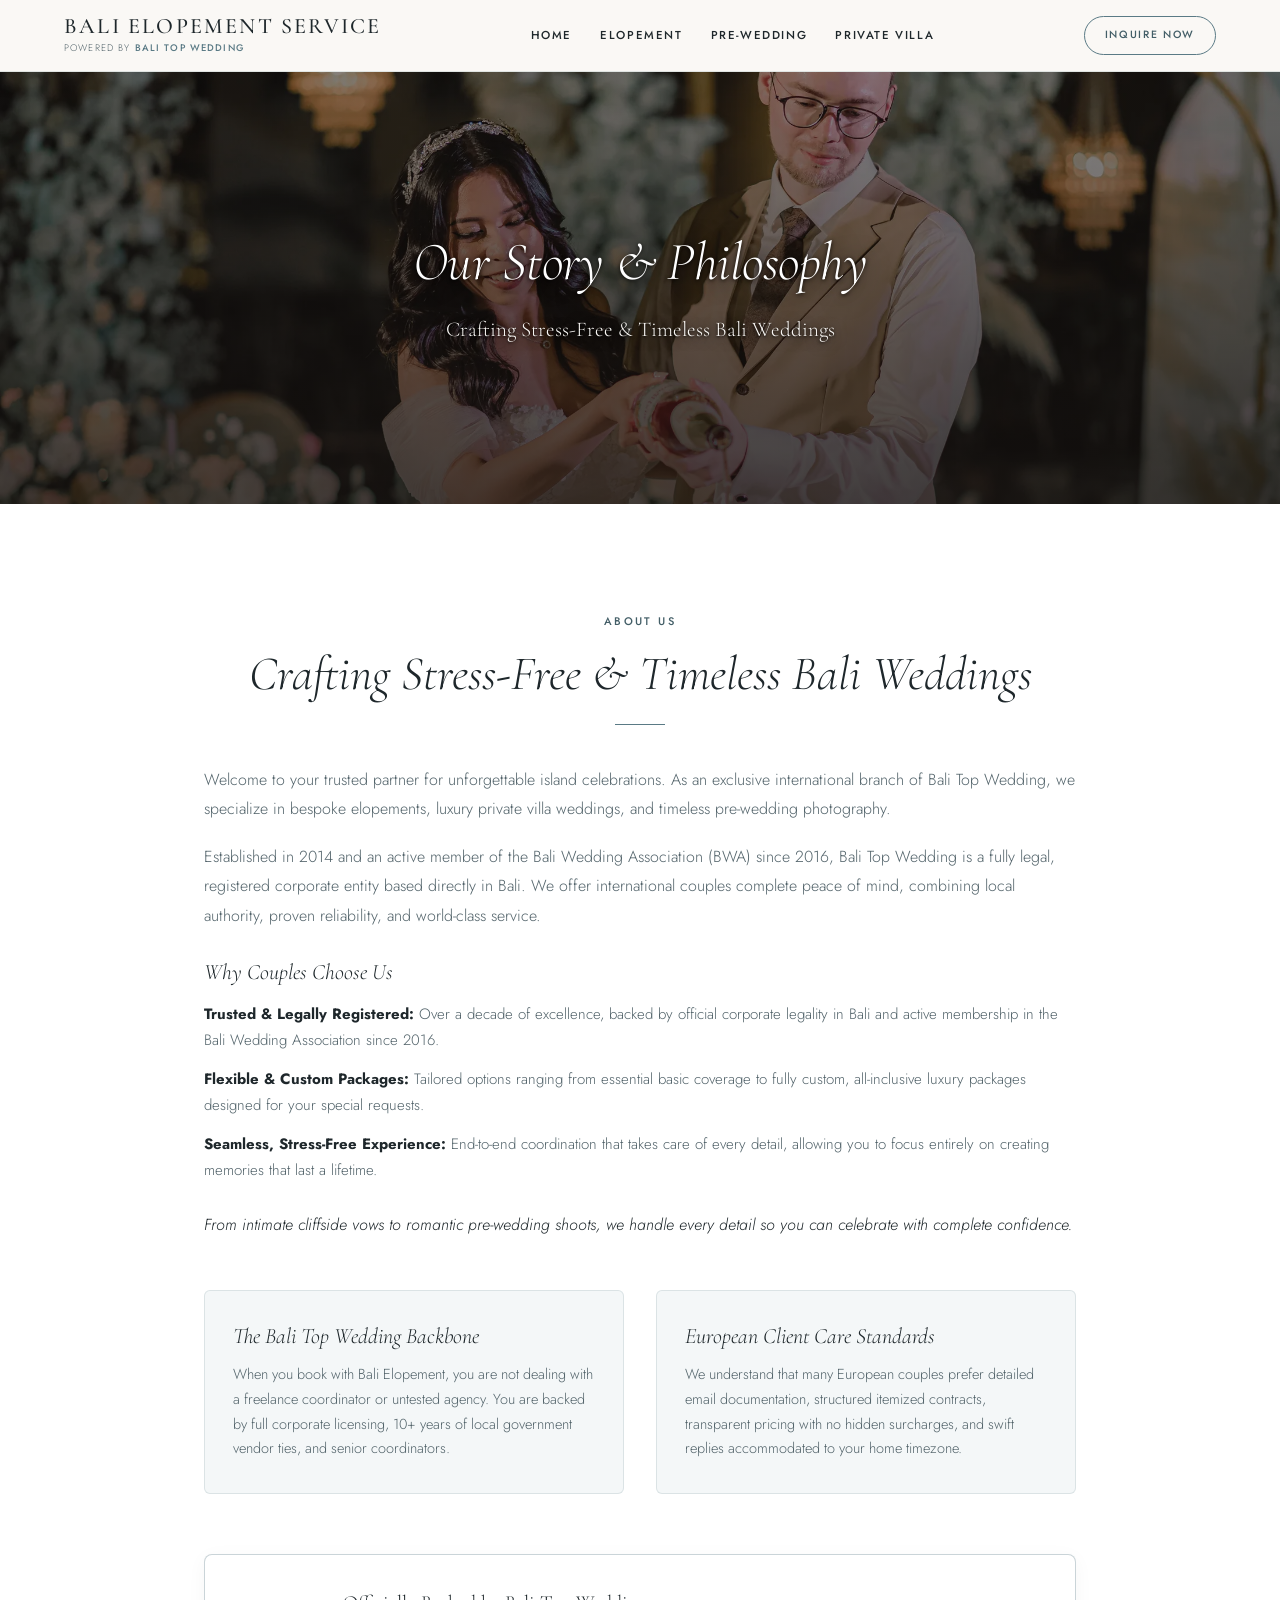
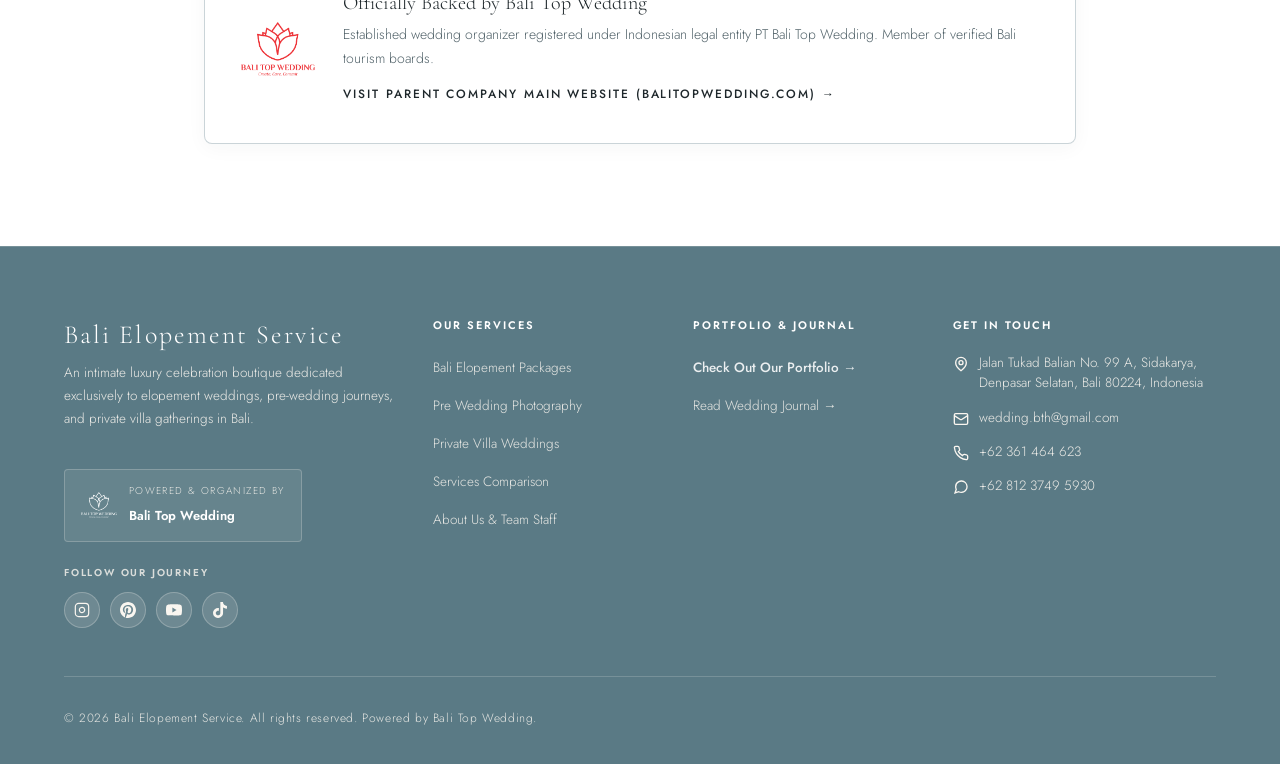
==== commit 2aed1b2a: "Refactor portfolio and services pages; update testimonials and add new elopement document - Updated " ====
--- a/about.html
+++ b/about.html
@@ -19,7 +19,7 @@
     <div class="hero-content">
       <h1>Our Story &amp; Philosophy</h1>
       <p class="hero-subtitle">
-        Rooted in the decade-long excellence of Bali Top Wedding, created specifically for modern lovers who celebrate with intention.
+        Crafting Stress-Free &amp; Timeless Bali Weddings
       </p>
     </div>
   </header>
@@ -28,24 +28,35 @@
   <main class="section">
     <div class="container" style="max-width: 920px;">
       
-      <div style="text-align: center; margin-bottom: 50px;">
-        <span class="section-label">Intimate Luxury</span>
-        <h2 style="font-style: italic; margin-bottom: 18px;">Why We Created Bali Elopement</h2>
+      <div style="text-align: center; margin-bottom: 40px;">
+        <span class="section-label">About Us</span>
+        <h2 style="font-style: italic; margin-bottom: 18px;">Crafting Stress-Free &amp; Timeless Bali Weddings</h2>
         <div class="divider-gold"></div>
-        <p style="font-size: 18px; line-height: 1.8; color: var(--dark); font-style: italic;">
-          "True love does not need a ballroom of 300 spectators to feel real. Sometimes, the most sacred vows are whispered with only the sound of waves crashing against ancient cliffs."
-        </p>
       </div>
 
       <div style="font-size: 16px; line-height: 1.85; color: var(--dark); margin-bottom: 50px;">
-        <p>
-          For over a decade, our parent company, <strong>Bali Top Wedding</strong>, has orchestrated legendary luxury weddings across the island. Yet as the world evolved, we observed more and more couples—particularly from Europe, the UK, the Americas, and Australia—seeking an alternative to the exhausting pressure and high costs of traditional weddings.
+        <p style="margin-bottom: 18px;">
+          Welcome to your trusted partner for unforgettable island celebrations. As an exclusive international branch of Bali Top Wedding, we specialize in bespoke elopements, luxury private villa weddings, and timeless pre-wedding photography.
         </p>
-        <p>
-          They wanted something deeply personal. A day where every second belongs to them. A wedding that feels like a soulful vacation, not a stressful performance.
+        <p style="margin-bottom: 28px;">
+          Established in 2014 and an active member of the Bali Wedding Association (BWA) since 2016, Bali Top Wedding is a fully legal, registered corporate entity based directly in Bali. We offer international couples complete peace of mind, combining local authority, proven reliability, and world-class service.
         </p>
-        <p>
-          That is why <strong>Bali Elopement</strong> was born: a dedicated boutique division combining the unmatched operational power, legal network, and luxury vendor relationships of Bali Top Wedding with an intimate, clean, editorial sensibility.
+
+        <h3 style="font-size: 22px; font-style: italic; margin-bottom: 16px; color: var(--dark);">Why Couples Choose Us</h3>
+        <ul style="list-style: none; padding: 0; margin-bottom: 28px; display: grid; gap: 14px;">
+          <li style="font-size: 15px; line-height: 1.7; color: var(--muted);">
+            <strong style="color: var(--dark);">Trusted &amp; Legally Registered:</strong> Over a decade of excellence, backed by official corporate legality in Bali and active membership in the Bali Wedding Association since 2016.
+          </li>
+          <li style="font-size: 15px; line-height: 1.7; color: var(--muted);">
+            <strong style="color: var(--dark);">Flexible &amp; Custom Packages:</strong> Tailored options ranging from essential basic coverage to fully custom, all-inclusive luxury packages designed for your special requests.
+          </li>
+          <li style="font-size: 15px; line-height: 1.7; color: var(--muted);">
+            <strong style="color: var(--dark);">Seamless, Stress-Free Experience:</strong> End-to-end coordination that takes care of every detail, allowing you to focus entirely on creating memories that last a lifetime.
+          </li>
+        </ul>
+
+        <p style="font-size: 16px; line-height: 1.8; color: var(--dark); font-style: italic; margin-bottom: 0;">
+          From intimate cliffside vows to romantic pre-wedding shoots, we handle every detail so you can celebrate with complete confidence.
         </p>
       </div>
 
--- a/css/style.css
+++ b/css/style.css
@@ -570,20 +570,27 @@
   top: 0;
   right: 0;
   transform: translateX(100%);
-  width: 85%;
-  max-width: 380px;
+  width: 88%;
+  max-width: 360px;
   height: 100vh;
+  height: 100dvh;
   background-color: var(--cream);
   border-left: 1px solid var(--border-subtle);
-  padding: 90px 30px 40px;
+  padding: 24px 22px 24px;
   display: flex;
   flex-direction: column;
   justify-content: space-between;
-  transition: transform 0.4s cubic-bezier(0.25, 1, 0.5, 1), visibility 0.4s;
+  transition: transform 0.35s cubic-bezier(0.25, 1, 0.5, 1), visibility 0.35s;
   visibility: hidden;
   z-index: 1090;
   overflow-y: auto;
-  box-shadow: -10px 0 40px rgba(0,0,0,0.1);
+  scrollbar-width: none;
+  -ms-overflow-style: none;
+  box-shadow: -10px 0 40px rgba(30, 39, 43, 0.15);
+}
+
+.mobile-drawer::-webkit-scrollbar {
+  display: none;
 }
 
 .mobile-drawer.is-open {
@@ -597,11 +604,12 @@
   left: 0;
   width: 100vw;
   height: 100vh;
-  background: rgba(30, 25, 22, 0.45);
-  backdrop-filter: blur(4px);
+  height: 100dvh;
+  background: rgba(30, 39, 43, 0.5);
+  backdrop-filter: blur(3px);
   opacity: 0;
   visibility: hidden;
-  transition: var(--transition);
+  transition: opacity 0.3s ease, visibility 0.3s ease;
   z-index: 1080;
 }
 
@@ -610,52 +618,156 @@
   visibility: visible;
 }
 
+/* Drawer Header with Close Button */
+.mobile-drawer-header {
+  display: flex;
+  align-items: flex-start;
+  justify-content: space-between;
+  padding-bottom: 16px;
+  border-bottom: 1px solid var(--border-subtle);
+  margin-bottom: 16px;
+}
+
+.mobile-drawer-brand-block {
+  display: flex;
+  flex-direction: column;
+}
+
+.mobile-drawer-title {
+  font-family: var(--font-serif);
+  font-size: 19px;
+  letter-spacing: 0.08em;
+  text-transform: uppercase;
+  color: var(--dark);
+  font-weight: 500;
+  line-height: 1.2;
+}
+
+.mobile-powered {
+  font-family: var(--font-sans);
+  font-size: 9px;
+  letter-spacing: 0.12em;
+  text-transform: uppercase;
+  color: var(--muted);
+  margin-top: 3px;
+}
+
+.mobile-powered a {
+  color: var(--coastal);
+  text-decoration: underline;
+}
+
+.mobile-drawer-close {
+  background: transparent;
+  border: 1px solid var(--border-subtle);
+  border-radius: 50%;
+  width: 34px;
+  height: 34px;
+  display: flex;
+  align-items: center;
+  justify-content: center;
+  color: var(--dark);
+  cursor: pointer;
+  padding: 0;
+  transition: var(--transition);
+  flex-shrink: 0;
+}
+
+.mobile-drawer-close:hover {
+  background: var(--nude);
+  color: var(--coastal);
+  border-color: var(--coastal);
+  transform: rotate(90deg);
+}
+
+/* Drawer Navigation List */
 .mobile-nav-list {
   list-style: none;
   display: flex;
   flex-direction: column;
-  gap: 18px;
+  gap: 2px;
 }
 
 .mobile-nav-link {
   font-family: var(--font-serif);
-  font-size: 22px;
+  font-size: 19px;
   color: var(--dark);
+  display: flex;
+  align-items: center;
+  justify-content: space-between;
+  padding: 9px 0;
+  border-bottom: 0.5px solid rgba(90, 122, 133, 0.1);
+  text-decoration: none;
+  transition: var(--transition);
+}
+
+.mobile-nav-link.active {
+  color: var(--coastal);
+  font-weight: 600;
+  font-style: normal;
+  padding-left: 6px;
+}
+
+.mobile-nav-link.active::after {
+  content: '';
+  width: 6px;
+  height: 6px;
+  border-radius: 50%;
+  background-color: var(--coastal);
+}
+
+.mobile-nav-link:hover {
+  color: var(--coastal);
+  padding-left: 6px;
+}
+
+/* Drawer Secondary Links */
+.mobile-nav-divider {
+  margin: 14px 0 10px;
+  border-top: 1px solid var(--border-subtle);
+}
+
+.mobile-nav-secondary {
+  list-style: none;
+  display: flex;
+  flex-direction: column;
+  gap: 2px;
+}
+
+.mobile-secondary-link {
+  font-family: var(--font-sans);
+  font-size: 13px;
+  letter-spacing: 0.04em;
+  color: var(--muted);
   display: block;
-  padding-bottom: 8px;
-  border-bottom: 0.5px solid var(--border-subtle);
-}
-
-.mobile-nav-link.active {
-  color: var(--accent-dark);
-  font-style: italic;
-}
-
-.mobile-submenu {
-  padding-left: 16px;
-  margin-top: 10px;
-  display: flex;
-  flex-direction: column;
+  padding: 7px 0;
+  text-decoration: none;
+  transition: var(--transition);
+}
+
+.mobile-secondary-link:hover {
+  color: var(--coastal);
+  padding-left: 4px;
+}
+
+/* Drawer Footer */
+.mobile-drawer-footer {
+  margin-top: 18px;
+  border-top: 1px solid var(--border-subtle);
+  padding-top: 16px;
+}
+
+.mobile-drawer-footer .form-dual-actions {
+  display: grid;
+  grid-template-columns: 1fr 1fr;
   gap: 10px;
 }
 
-.mobile-sub-link {
-  font-size: 15px;
-  color: var(--muted);
-}
-
-.mobile-drawer-footer {
-  margin-top: 30px;
-  border-top: 1px solid var(--border-subtle);
-  padding-top: 24px;
-}
-
-.mobile-powered {
+.mobile-drawer-footer .btn {
+  padding: 10px 8px;
   font-size: 11px;
-  letter-spacing: 0.1em;
-  text-transform: uppercase;
-  color: var(--muted);
-  margin-bottom: 16px;
+  letter-spacing: 0.06em;
+  justify-content: center;
 }
 
 /* ==========================================================================
@@ -1125,6 +1237,120 @@
 }
 
 /* ==========================================================================
+   ELOPEMENT SUMMARY GRID (OVERVIEW PAGE)
+   ========================================================================== */
+.elopement-summary-grid {
+  display: grid;
+  grid-template-columns: repeat(4, 1fr);
+  gap: 24px;
+}
+
+.elopement-summary-card {
+  text-decoration: none;
+  color: inherit;
+  display: flex;
+  flex-direction: column;
+  height: 100%;
+}
+
+.elopement-summary-card .service-card-body {
+  padding: 24px 20px;
+  display: flex;
+  flex-direction: column;
+  flex-grow: 1;
+}
+
+.elopement-card-tagline {
+  font-family: var(--font-serif);
+  font-size: 16.5px;
+  line-height: 1.45;
+  color: var(--dark);
+  font-style: normal;
+  margin-bottom: 20px;
+  flex-grow: 1;
+  min-height: auto;
+}
+
+.elopement-card-footer {
+  margin-top: auto;
+  padding-top: 14px;
+  border-top: 1px solid var(--border-subtle);
+  display: flex;
+  align-items: baseline;
+  justify-content: space-between;
+  gap: 8px;
+  flex-wrap: wrap;
+}
+
+.elopement-card-price {
+  font-family: var(--font-serif);
+  font-size: 17.5px;
+  font-weight: 600;
+  color: var(--accent-dark);
+}
+
+.elopement-card-link {
+  font-family: var(--font-sans);
+  font-size: 11px;
+  font-weight: 500;
+  letter-spacing: 0.12em;
+  text-transform: uppercase;
+  color: var(--coastal);
+  transition: var(--transition);
+  display: inline-flex;
+  align-items: center;
+  gap: 4px;
+}
+
+.elopement-summary-card:hover .elopement-card-link {
+  color: var(--coastal-dark);
+  transform: translateX(3px);
+}
+
+.elopement-summary-cta {
+  margin-top: 48px;
+  text-align: center;
+  padding: 36px 24px;
+  background-color: var(--nude);
+  border: 1px solid var(--border-subtle);
+  border-radius: 6px;
+}
+
+.pkg-back-link {
+  display: inline-flex;
+  align-items: center;
+  gap: 6px;
+  font-family: var(--font-sans);
+  font-size: 11.5px;
+  font-weight: 500;
+  letter-spacing: 0.12em;
+  text-transform: uppercase;
+  color: var(--coastal);
+  text-decoration: none;
+  transition: var(--transition);
+  margin-bottom: 14px;
+}
+
+.pkg-back-link:hover {
+  color: var(--coastal-dark);
+  transform: translateX(-3px);
+}
+
+@media (max-width: 1024px) {
+  .elopement-summary-grid {
+    grid-template-columns: repeat(2, 1fr);
+    gap: 20px;
+  }
+}
+
+@media (max-width: 640px) {
+  .elopement-summary-grid {
+    grid-template-columns: 1fr;
+    gap: 20px;
+  }
+}
+
+/* ==========================================================================
    PACKAGE DETAIL: STRUCTURED WRAPPER & INQUIRY FORM
    ========================================================================== */
 .package-wrapper {
@@ -1133,7 +1359,7 @@
   border-radius: 8px;
   padding: clamp(30px, 5vw, 60px);
   box-shadow: var(--shadow-card);
-  margin-top: -50px;
+  margin-top: 10px;
   position: relative;
   z-index: 10;
 }
@@ -2011,6 +2237,41 @@
   .topbar {
     display: none; /* Hide topbar on mobile to save vertical real estate */
   }
+
+  .navbar {
+    height: var(--header-height);
+  }
+
+  .navbar-container {
+    padding: 0 18px;
+    height: 100%;
+    display: flex;
+    align-items: center;
+    justify-content: space-between;
+  }
+
+  .brand-block {
+    display: flex;
+    flex-direction: column;
+    justify-content: center;
+    flex: 1;
+    min-width: 0;
+  }
+
+  .brand-title {
+    font-size: 17px;
+    letter-spacing: 0.08em;
+    white-space: nowrap;
+    overflow: hidden;
+    text-overflow: ellipsis;
+    line-height: 1.2;
+  }
+
+  .brand-subline {
+    font-size: 8.5px;
+    letter-spacing: 0.1em;
+    white-space: nowrap;
+  }
   
   .nav-links, .navbar-actions {
     display: none;
@@ -2018,6 +2279,17 @@
   
   .hamburger {
     display: flex;
+    flex-direction: column;
+    justify-content: space-between;
+    width: 24px;
+    height: 16px;
+    background: transparent;
+    border: none;
+    cursor: pointer;
+    padding: 0;
+    margin-left: 14px;
+    flex-shrink: 0;
+    align-self: center;
   }
   
   .testimonials-grid, .pinned-grid {
@@ -2051,7 +2323,7 @@
   
   .package-wrapper {
     padding: 24px 18px;
-    margin-top: -30px;
+    margin-top: 10px;
   }
   
   .package-header-bar {
@@ -2101,6 +2373,31 @@
   .hero-inner {
     padding: 60px 18px 45px;
     min-height: 42vh;
+  }
+}
+
+@media (max-width: 480px) {
+  .brand-title {
+    font-size: 15px;
+    letter-spacing: 0.05em;
+  }
+
+  .brand-subline {
+    font-size: 8px;
+    letter-spacing: 0.08em;
+  }
+
+  .navbar-container {
+    padding: 0 16px;
+  }
+
+  .mobile-drawer {
+    width: 92%;
+    padding: 20px 18px 22px;
+  }
+  
+  .mobile-nav-link {
+    font-size: 18px;
   }
 }
 
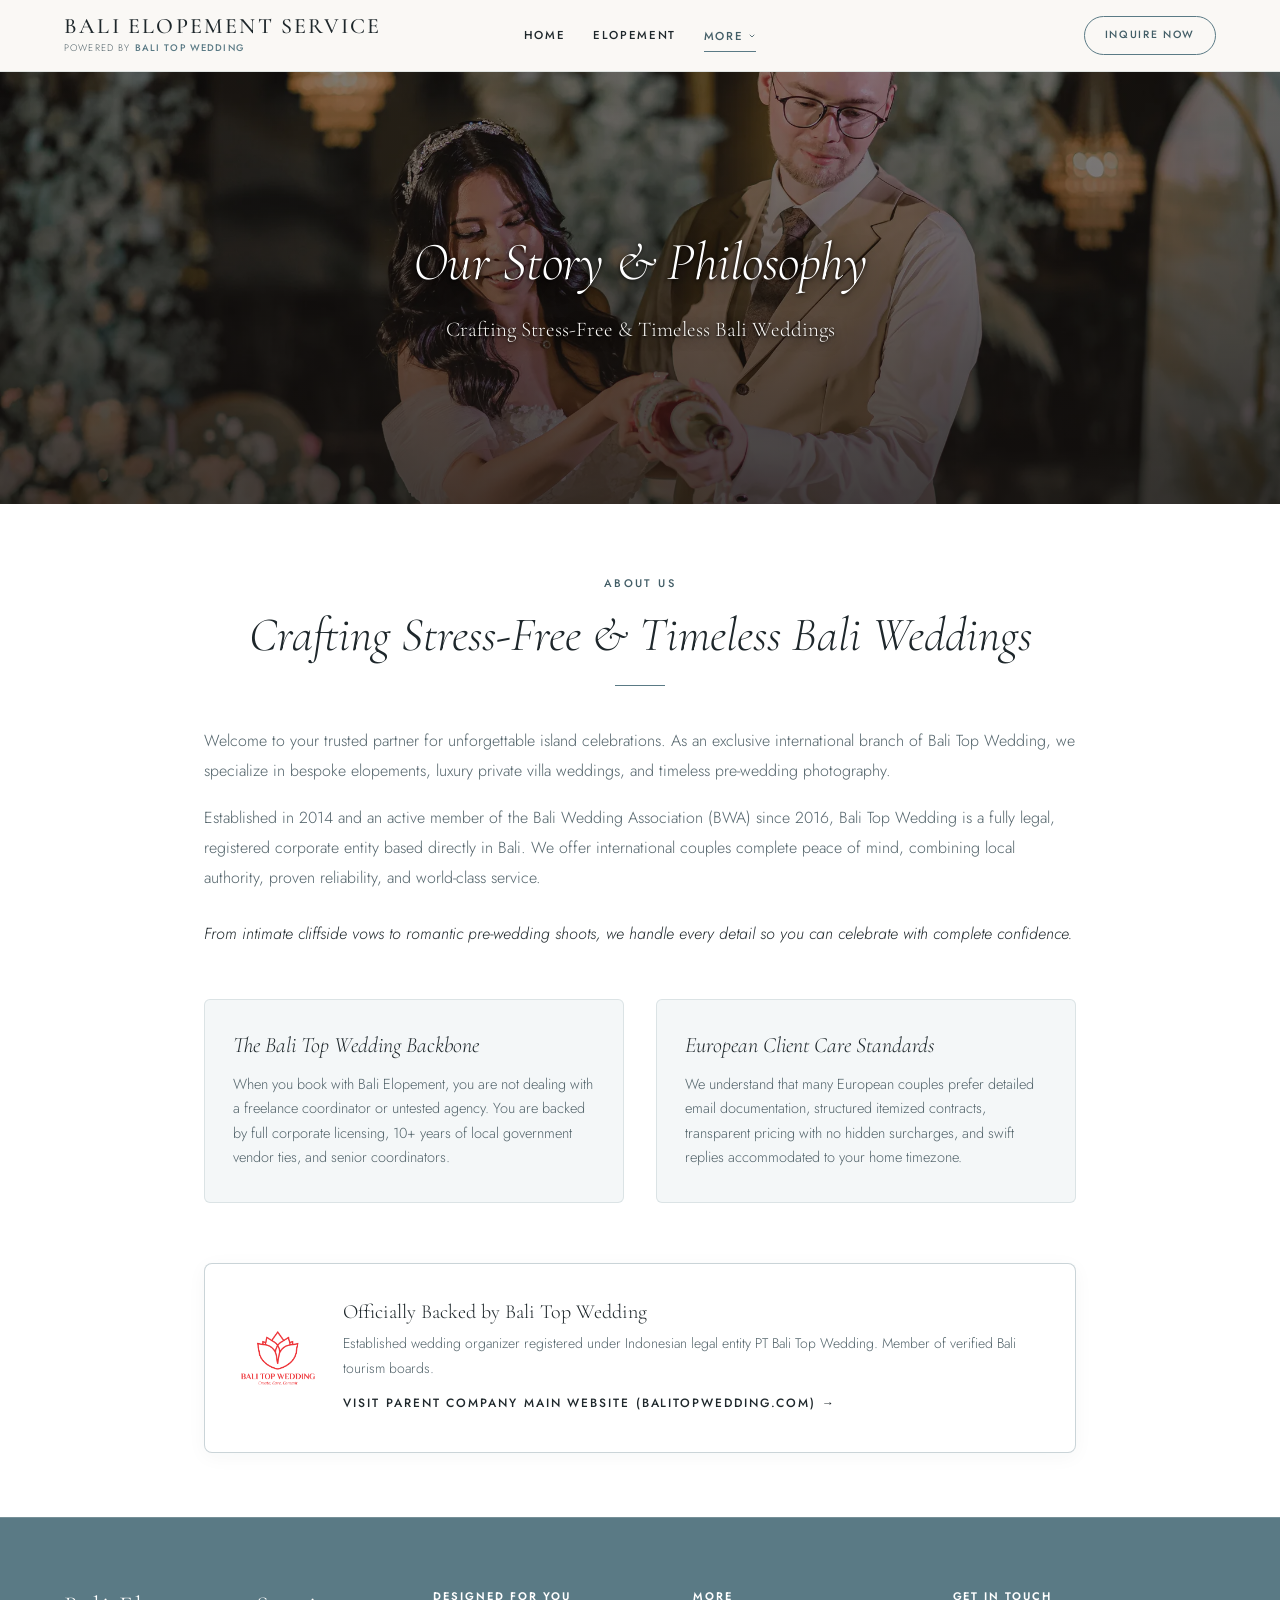
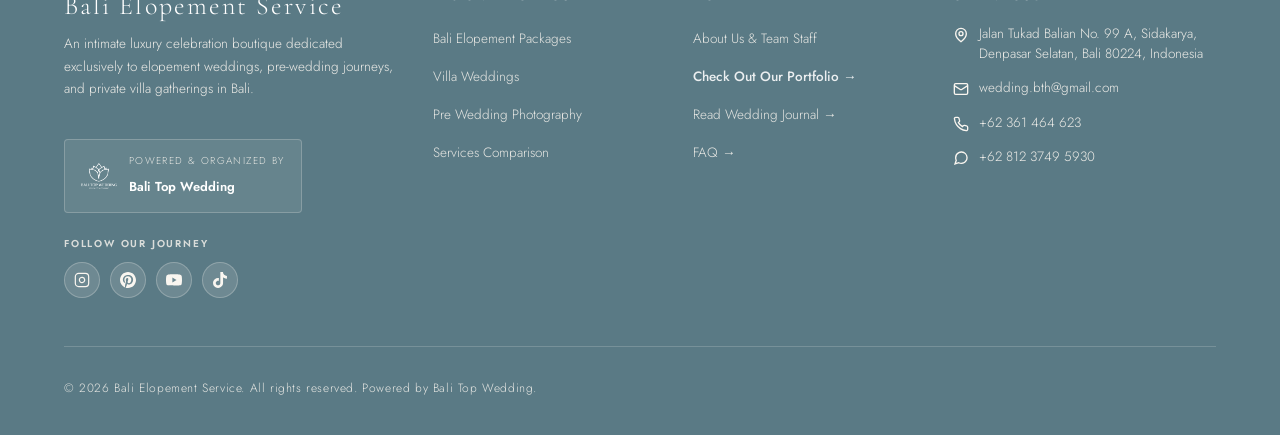
==== commit 1a07d400: "Update site content, photos and navigation from the client review - Apply the text updates from "all" ====
--- a/about.html
+++ b/about.html
@@ -41,19 +41,6 @@
         <p style="margin-bottom: 28px;">
           Established in 2014 and an active member of the Bali Wedding Association (BWA) since 2016, Bali Top Wedding is a fully legal, registered corporate entity based directly in Bali. We offer international couples complete peace of mind, combining local authority, proven reliability, and world-class service.
         </p>
-
-        <h3 style="font-size: 22px; font-style: italic; margin-bottom: 16px; color: var(--dark);">Why Couples Choose Us</h3>
-        <ul style="list-style: none; padding: 0; margin-bottom: 28px; display: grid; gap: 14px;">
-          <li style="font-size: 15px; line-height: 1.7; color: var(--muted);">
-            <strong style="color: var(--dark);">Trusted &amp; Legally Registered:</strong> Over a decade of excellence, backed by official corporate legality in Bali and active membership in the Bali Wedding Association since 2016.
-          </li>
-          <li style="font-size: 15px; line-height: 1.7; color: var(--muted);">
-            <strong style="color: var(--dark);">Flexible &amp; Custom Packages:</strong> Tailored options ranging from essential basic coverage to fully custom, all-inclusive luxury packages designed for your special requests.
-          </li>
-          <li style="font-size: 15px; line-height: 1.7; color: var(--muted);">
-            <strong style="color: var(--dark);">Seamless, Stress-Free Experience:</strong> End-to-end coordination that takes care of every detail, allowing you to focus entirely on creating memories that last a lifetime.
-          </li>
-        </ul>
 
         <p style="font-size: 16px; line-height: 1.8; color: var(--dark); font-style: italic; margin-bottom: 0;">
           From intimate cliffside vows to romantic pre-wedding shoots, we handle every detail so you can celebrate with complete confidence.
--- a/css/style.css
+++ b/css/style.css
@@ -152,7 +152,7 @@
 }
 
 .section {
-  padding: clamp(60px, 8vw, 110px) 0;
+  padding: clamp(44px, 5vw, 72px) 0;
   position: relative;
 }
 
@@ -176,7 +176,7 @@
 .section-header {
   text-align: center;
   max-width: 700px;
-  margin: 0 auto clamp(40px, 5vw, 60px);
+  margin: 0 auto clamp(28px, 3.5vw, 40px);
 }
 
 .section-label {
@@ -337,10 +337,11 @@
   box-shadow: 0 4px 25px rgba(30, 25, 22, 0.05);
 }
 
+/* Equal side columns keep the menu centered regardless of logo width */
 .navbar-container {
-  display: flex;
-  align-items: center;
-  justify-content: space-between;
+  display: grid;
+  grid-template-columns: 1fr auto 1fr;
+  align-items: center;
   height: 100%;
 }
 
@@ -440,7 +441,14 @@
   transition: transform 0.25s ease;
 }
 
-.nav-dropdown:hover .dropdown-caret {
+button.nav-link {
+  background: none;
+  border: none;
+  cursor: pointer;
+}
+
+.nav-dropdown:hover .dropdown-caret,
+.nav-dropdown:focus-within .dropdown-caret {
   transform: rotate(180deg);
 }
 
@@ -461,7 +469,8 @@
   z-index: 1050;
 }
 
-.nav-dropdown:hover .dropdown-menu {
+.nav-dropdown:hover .dropdown-menu,
+.nav-dropdown:focus-within .dropdown-menu {
   opacity: 1;
   visibility: visible;
   transform: translateY(0);
@@ -476,6 +485,10 @@
   padding: 4px 20px 8px;
   border-bottom: 1px solid rgba(196, 176, 154, 0.2);
   margin-bottom: 6px;
+}
+
+.dropdown-item + .dropdown-label {
+  margin-top: 8px;
 }
 
 .dropdown-item {
@@ -507,6 +520,7 @@
 .navbar-actions {
   display: flex;
   align-items: center;
+  justify-self: end;
   gap: 14px;
 }
 
@@ -727,6 +741,17 @@
   border-top: 1px solid var(--border-subtle);
 }
 
+.mobile-nav-label {
+  display: block;
+  font-family: var(--font-sans);
+  font-size: 10px;
+  font-weight: 600;
+  letter-spacing: 0.18em;
+  text-transform: uppercase;
+  color: var(--accent-dark);
+  margin-bottom: 4px;
+}
+
 .mobile-nav-secondary {
   list-style: none;
   display: flex;
@@ -775,17 +800,17 @@
    ========================================================================== */
 .hero {
   position: relative;
-  min-height: 52vh;
-  display: flex;
-  align-items: center;
+  min-height: 58vh;
+  display: flex;
+  align-items: flex-end;
   justify-content: center;
   text-align: center;
   background-color: var(--dark);
-  background-image: linear-gradient(180deg, rgba(34, 44, 48, 0.40) 0%, rgba(90, 122, 133, 0.62) 100%), url('../assets/images/hero/hero-main.webp');
+  background-image: linear-gradient(180deg, rgba(28, 42, 48, 0.08) 0%, rgba(28, 42, 48, 0.1) 50%, rgba(28, 42, 48, 0.5) 100%), url('../assets/images/pages/001.webp');
   background-size: cover;
-  background-position: center 35%;
+  background-position: center 40%;
   color: var(--ivory);
-  padding: 60px 24px;
+  padding: 60px 24px clamp(40px, 9vh, 88px);
 }
 
 .hero-inner {
@@ -1218,21 +1243,12 @@
   grid-row: span 3;
 }
 
-/* Item 5: Wide Editorial Landscape */
-.brick-span-5 {
-  grid-column: span 4;
-  grid-row: span 3;
-}
-
-/* Item 6: Square/Landscape Detail */
-.brick-span-6 {
-  grid-column: span 4;
-  grid-row: span 3;
-}
-
-/* Item 7: Square/Landscape Detail */
-.brick-span-7 {
-  grid-column: span 4;
+/* Items 5-8: Bottom row of four */
+.brick-span-5,
+.brick-span-6,
+.brick-span-7,
+.brick-span-8 {
+  grid-column: span 3;
   grid-row: span 3;
 }
 
@@ -1241,7 +1257,7 @@
    ========================================================================== */
 .elopement-summary-grid {
   display: grid;
-  grid-template-columns: repeat(4, 1fr);
+  grid-template-columns: repeat(3, 1fr);
   gap: 24px;
 }
 
@@ -1269,6 +1285,19 @@
   margin-bottom: 20px;
   flex-grow: 1;
   min-height: auto;
+}
+
+.elopement-summary-card .elopement-card-tagline {
+  flex-grow: 0;
+  margin-bottom: 8px;
+  font-size: 20px;
+}
+
+.elopement-summary-card .service-card-desc {
+  min-height: auto;
+  flex-grow: 1;
+  font-size: 14px;
+  margin-bottom: 18px;
 }
 
 .elopement-card-footer {
@@ -1854,6 +1883,92 @@
   .about-text-col {
     padding-right: 0;
   }
+}
+
+/* ==========================================================================
+   FAQ
+   ========================================================================== */
+.faq-container {
+  max-width: 800px;
+}
+
+.faq-group {
+  margin-bottom: 40px;
+}
+
+.faq-group-title {
+  font-size: 26px;
+  font-style: italic;
+  margin-bottom: 12px;
+}
+
+.faq-item {
+  border-bottom: 1px solid var(--border-subtle);
+}
+
+.faq-item summary {
+  display: flex;
+  justify-content: space-between;
+  align-items: center;
+  gap: 20px;
+  padding: 16px 0;
+  font-family: var(--font-serif);
+  font-size: 20px;
+  color: var(--dark);
+  cursor: pointer;
+  list-style: none;
+}
+
+.faq-item summary::-webkit-details-marker {
+  display: none;
+}
+
+.faq-item summary::after {
+  content: '+';
+  flex-shrink: 0;
+  font-family: var(--font-sans);
+  font-size: 22px;
+  font-weight: 300;
+  color: var(--coastal);
+}
+
+.faq-item[open] summary::after {
+  content: '\2212';
+}
+
+.faq-answer {
+  padding-bottom: 18px;
+}
+
+.faq-answer p {
+  font-size: 15.5px;
+  line-height: 1.75;
+  color: var(--muted);
+  margin-bottom: 10px;
+}
+
+.faq-answer p:last-child {
+  margin-bottom: 0;
+}
+
+.faq-answer ul {
+  margin: 0 0 12px 20px;
+  font-size: 15.5px;
+  line-height: 1.75;
+  color: var(--muted);
+}
+
+.faq-cta {
+  text-align: center;
+}
+
+.faq-cta h3 {
+  font-style: italic;
+  margin-bottom: 16px;
+}
+
+.faq-cta .dual-action-row {
+  justify-content: center;
 }
 
 /* ==========================================================================
@@ -2310,6 +2425,7 @@
   .brick-span-5 { grid-column: span 2; grid-row: span 2; }
   .brick-span-6 { grid-column: span 1; grid-row: span 1; }
   .brick-span-7 { grid-column: span 1; grid-row: span 1; }
+  .brick-span-8 { grid-column: span 2; grid-row: span 1; }
 }
 
 @media (max-width: 640px) {
@@ -2370,6 +2486,7 @@
     line-height: 1.5;
   }
 
+  .hero,
   .hero-inner {
     padding: 60px 18px 45px;
     min-height: 42vh;
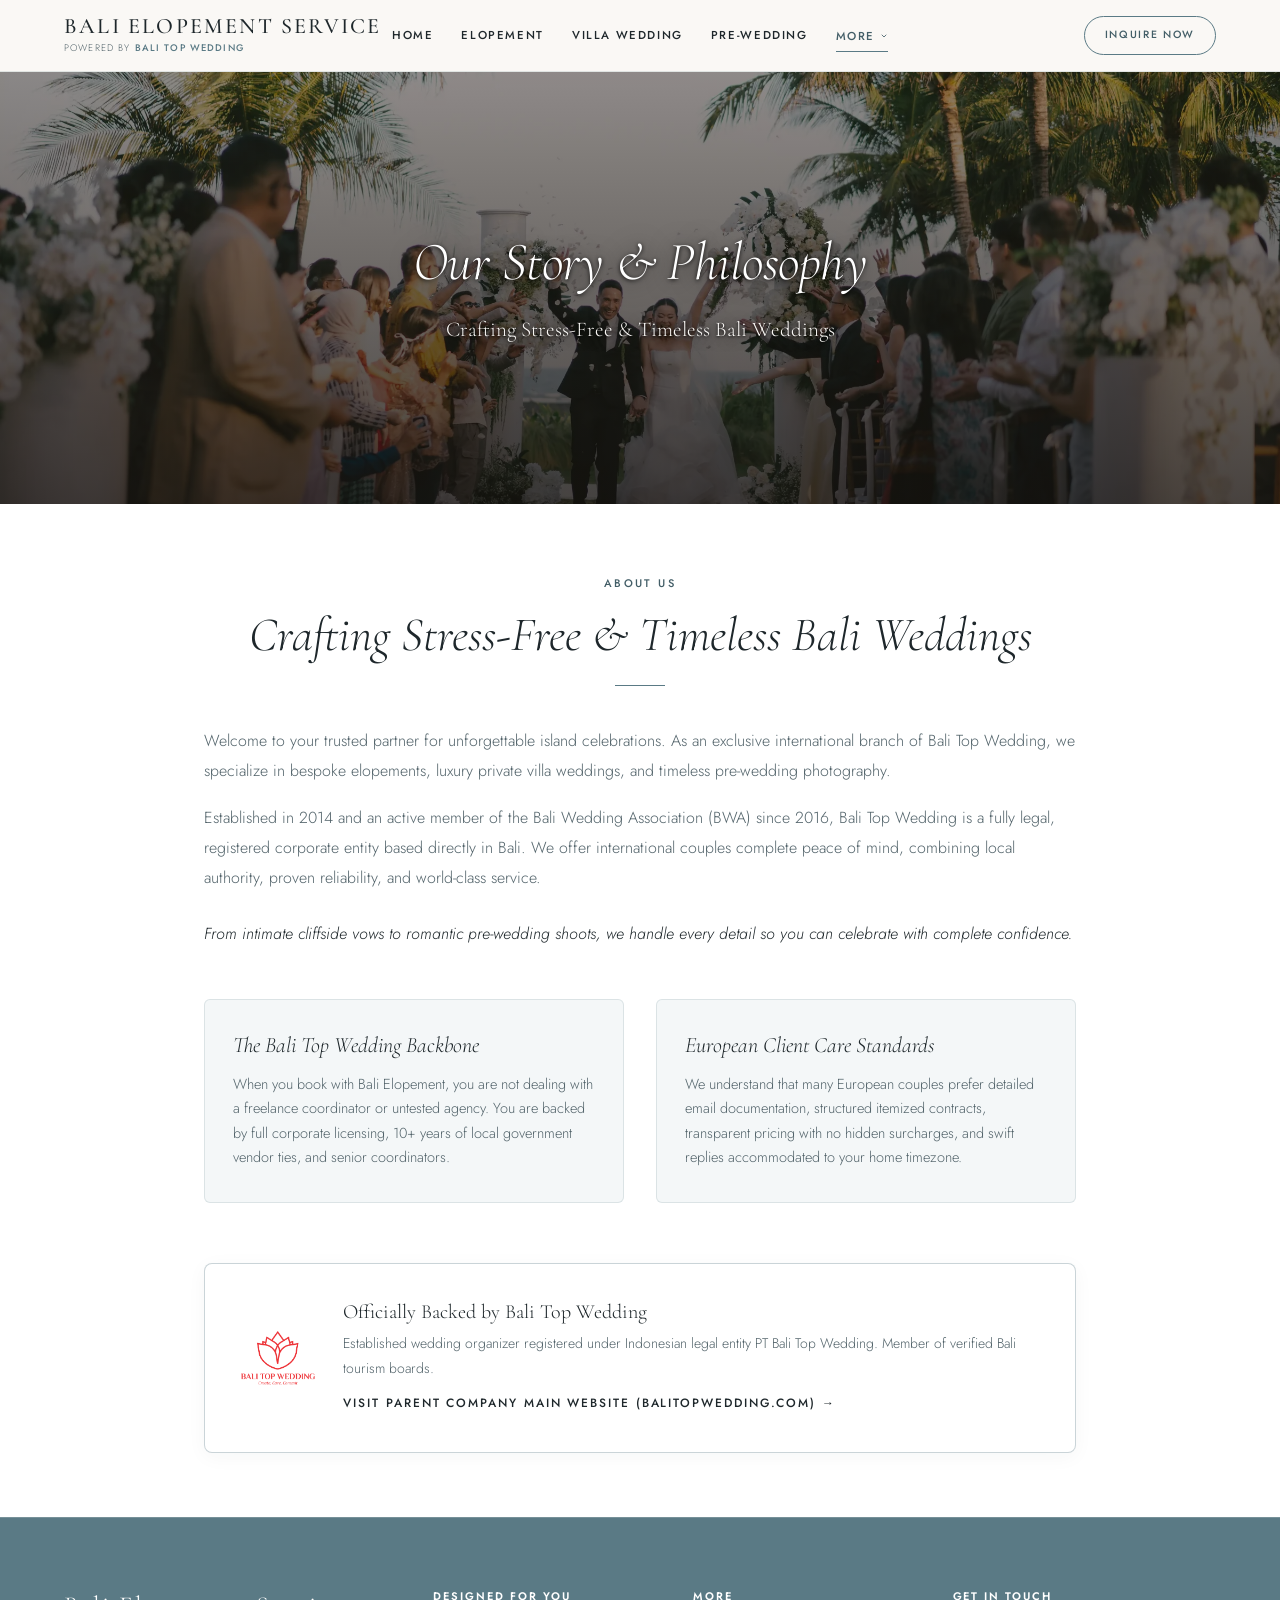
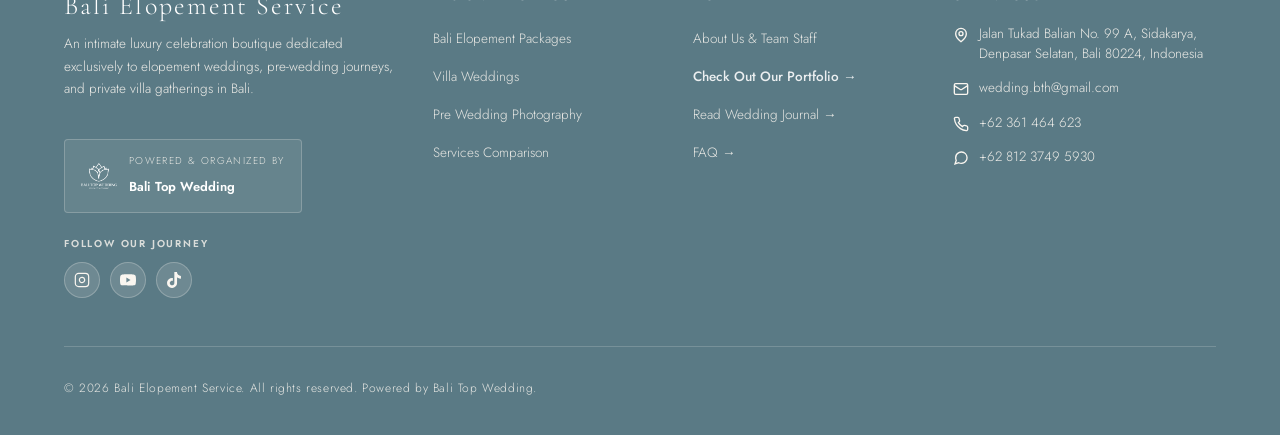
==== commit 53609990: "Package page split layout, new page heroes, saved inquiries - Package pages: description and price o" ====
--- a/about.html
+++ b/about.html
@@ -15,7 +15,7 @@
   <div id="site-header"></div>
 
   <!-- ── 3. HERO ── -->
-  <header class="hero-inner" style="background-image: linear-gradient(180deg, rgba(20, 16, 14, 0.48) 0%, rgba(20, 16, 14, 0.78) 100%), url('assets/images/hero/hero-villa.webp'); background-position: center 28%;">
+  <header class="hero-inner" style="background-image: linear-gradient(180deg, rgba(20, 16, 14, 0.48) 0%, rgba(20, 16, 14, 0.78) 100%), url('assets/images/hero/hero-about.webp'); background-position: center 55%;">
     <div class="hero-content">
       <h1>Our Story &amp; Philosophy</h1>
       <p class="hero-subtitle">
--- a/css/style.css
+++ b/css/style.css
@@ -2317,6 +2317,42 @@
 /* ==========================================================================
    RESPONSIVE BREAKPOINTS (MOBILE FIRST ADAPTATION)
    ========================================================================== */
+/* Five menu items: keep the brand on one line on small laptops */
+@media (max-width: 1240px) and (min-width: 921px) {
+  .brand-title {
+    font-size: 18px;
+    letter-spacing: 0.06em;
+    white-space: nowrap;
+  }
+  .nav-links {
+    gap: 18px;
+  }
+  .nav-link {
+    font-size: 11px;
+    letter-spacing: 0.1em;
+  }
+  .btn-nav-inquire {
+    padding-left: 16px;
+    padding-right: 16px;
+  }
+}
+
+@media (max-width: 1040px) and (min-width: 921px) {
+  .brand-title {
+    font-size: 15px;
+  }
+  .brand-subline {
+    font-size: 8px;
+  }
+  .nav-links {
+    gap: 14px;
+  }
+  .nav-link {
+    font-size: 10.5px;
+    letter-spacing: 0.08em;
+  }
+}
+
 @media (max-width: 1080px) {
   .services-grid {
     grid-template-columns: repeat(2, 1fr);
